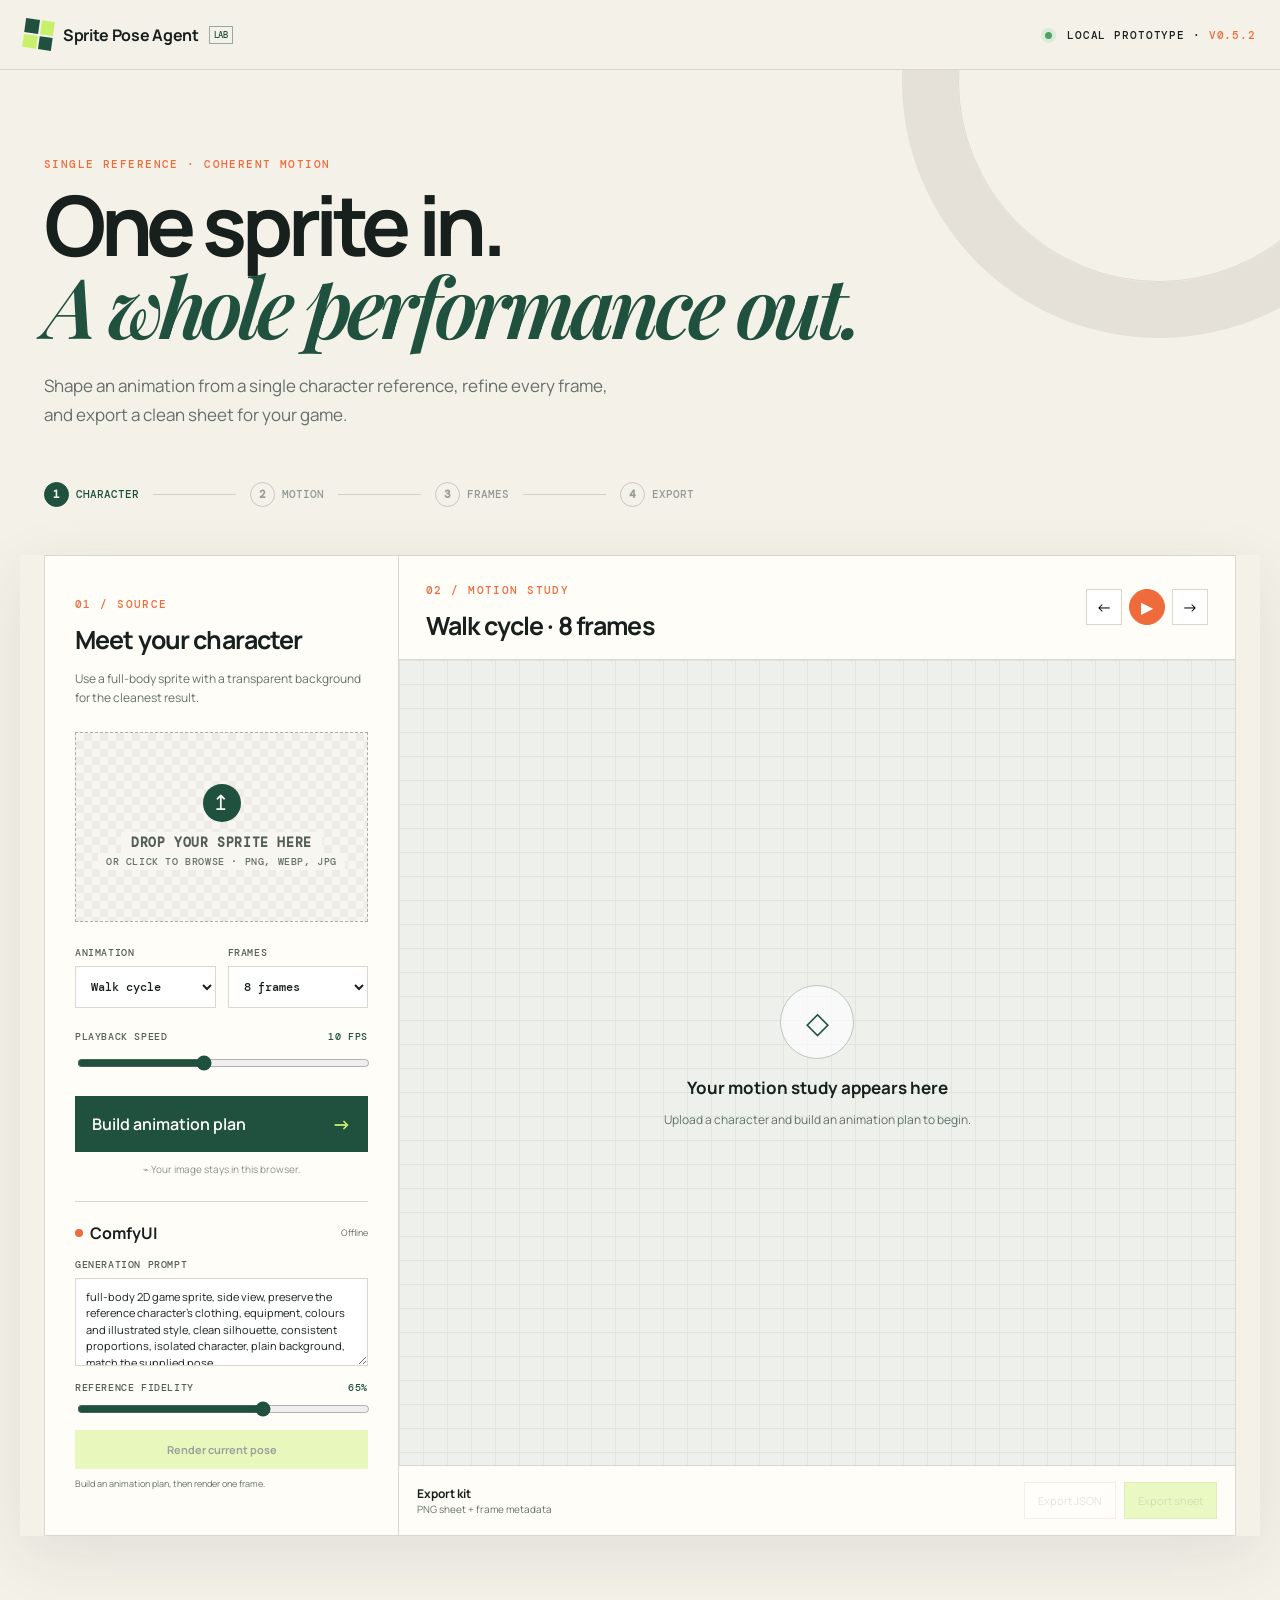
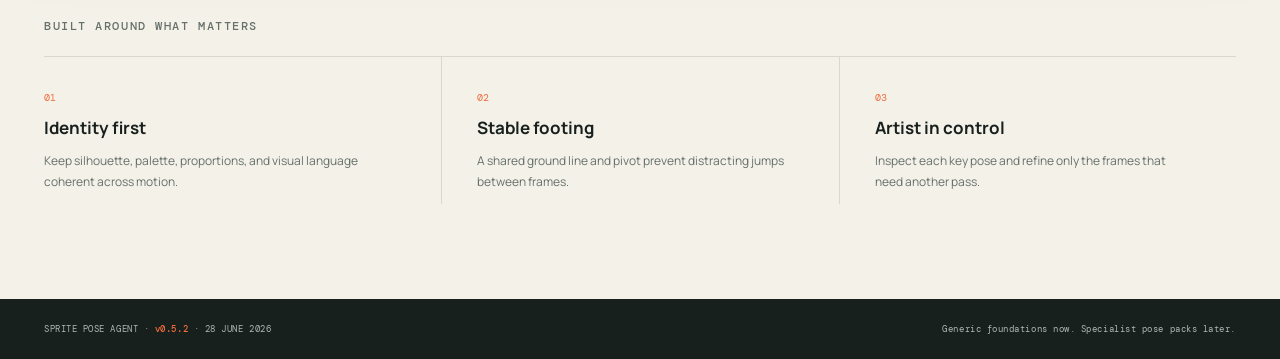
==== index.html @ 5e2ea0b5 "Tweaks to image processing" ====
<!doctype html>
<html lang="en">
<head>
  <meta charset="UTF-8">
  <meta name="viewport" content="width=device-width, initial-scale=1.0">
  <meta name="description" content="Turn one character reference into an animation-ready sprite sheet.">
  <title>Sprite Pose Agent</title>
  <link rel="stylesheet" href="styles.css?v=0.5.2">
</head>
<body>
  <header class="topbar">
    <a class="brand" href="#" aria-label="Sprite Pose Agent home">
      <span class="brand-mark" aria-hidden="true"><i></i><i></i><i></i><i></i></span>
      <span>Sprite Pose Agent</span>
      <small>LAB</small>
    </a>
    <div class="project-state"><span></span> Local prototype · <strong id="headerVersion">v0.5.2</strong></div>
  </header>

  <main>
    <section class="hero">
      <p class="eyebrow">Single reference · coherent motion</p>
      <h1>One sprite in.<br><em>A whole performance out.</em></h1>
      <p class="hero-copy">Shape an animation from a single character reference, refine every frame, and export a clean sheet for your game.</p>
      <div class="steps" aria-label="Workflow">
        <span class="active"><b>1</b> Character</span><i></i>
        <span><b>2</b> Motion</span><i></i>
        <span><b>3</b> Frames</span><i></i>
        <span><b>4</b> Export</span>
      </div>
    </section>

    <section class="workspace">
      <aside class="panel setup-panel">
        <div class="panel-heading">
          <p class="kicker">01 / Source</p>
          <h2>Meet your character</h2>
          <p>Use a full-body sprite with a transparent background for the cleanest result.</p>
        </div>

        <label class="drop-zone" id="dropZone" for="fileInput">
          <input id="fileInput" type="file" accept="image/png,image/webp,image/jpeg">
          <span class="upload-icon">↥</span>
          <strong>Drop your sprite here</strong>
          <small>or click to browse · PNG, WEBP, JPG</small>
          <img id="sourcePreview" alt="Uploaded character preview">
        </label>
        <button class="text-button hidden" id="removeImage" type="button">Remove image</button>

        <div class="field-row">
          <label>
            Animation
            <select id="animationSelect">
              <option value="walk">Walk cycle</option>
              <option value="idle">Idle</option>
              <option value="run">Run</option>
              <option value="jump">Jump</option>
              <option value="crouch">Crouch / duck</option>
              <option value="crawl">Crawl</option>
              <option value="hurt">Hurt / stagger</option>
              <option value="death">Death / fall</option>
              <option value="getup">Get up</option>
            </select>
          </label>
          <label>
            Frames
            <select id="frameCount">
              <option value="8">8 frames</option>
              <option value="6">6 frames</option>
            </select>
          </label>
        </div>

        <label class="range-field">
          <span>Playback speed <output id="fpsOutput">10 fps</output></span>
          <input id="fps" type="range" min="4" max="18" value="10">
        </label>

        <button class="primary-button" id="buildButton" type="button">
          <span>Build animation plan</span><b>→</b>
        </button>
        <p class="privacy-note">⌁ Your image stays in this browser.</p>

        <div class="comfy-panel">
          <div class="comfy-heading">
            <div><span id="comfyDot"></span><strong>ComfyUI</strong></div>
            <small id="comfyStatus">Checking local API…</small>
          </div>
          <label>
            Generation prompt
            <textarea id="generationPrompt" rows="4">full-body 2D game sprite, side view, preserve the reference character's clothing, equipment, colours and illustrated style, clean silhouette, consistent proportions, isolated character, plain background, match the supplied pose</textarea>
          </label>
          <label class="comfy-range">
            <span>Reference fidelity <output id="fidelityOutput">65%</output></span>
            <input id="referenceFidelity" type="range" min="20" max="90" value="65">
          </label>
          <button id="generateFrame" type="button" disabled>Render current pose</button>
          <p id="generationStatus">Build an animation plan, then render one frame.</p>
        </div>
      </aside>

      <section class="stage-panel">
        <div class="stage-header">
          <div>
            <p class="kicker">02 / Motion study</p>
            <h2 id="stageTitle">Walk cycle · 8 frames</h2>
          </div>
          <div class="playback">
            <button id="previousFrame" type="button" aria-label="Previous frame">←</button>
            <button class="play-button" id="playButton" type="button" aria-label="Play animation">▶</button>
            <button id="nextFrame" type="button" aria-label="Next frame">→</button>
          </div>
        </div>

        <div class="canvas-wrap">
          <div class="empty-state" id="emptyState">
            <span class="empty-figure" aria-hidden="true">◇</span>
            <h3>Your motion study appears here</h3>
            <p>Upload a character and build an animation plan to begin.</p>
          </div>
          <div class="animation-stage hidden" id="animationStage">
            <div class="ground-line"></div>
            <img id="animatedSprite" alt="Current animation frame">
            <img class="generated-frame hidden" id="generatedFrame" alt="AI-generated frame">
            <canvas id="poseCanvas" width="320" height="320"></canvas>
            <span class="frame-label" id="frameLabel">Frame 1 · Contact</span>
          </div>
        </div>

        <div class="mapping-tools hidden" id="mappingTools">
          <div>
            <strong>Pose mapping</strong>
            <span>Drag any joint to fit the reference image.</span>
          </div>
          <label class="reference-opacity">
            Reference
            <input id="referenceOpacity" type="range" min="0" max="100" value="28">
          </label>
          <button class="propagate-button" id="propagateForward" type="button" title="Apply this frame's joint fitting offsets to every following frame">Apply fit forward →</button>
          <button id="toggleKeyframe" type="button">Mark keyframe</button>
          <button id="createInbetweens" type="button" disabled>Create in-betweens</button>
          <button id="resetFrame" type="button">Reset frame</button>
          <button id="resetAll" type="button">Reset all</button>
        </div>

        <div class="timeline hidden" id="timeline"></div>

        <div class="export-bar">
          <div>
            <strong>Export kit</strong>
            <span>PNG sheet + frame metadata</span>
          </div>
          <button id="exportJson" type="button" disabled>Export JSON</button>
          <button class="accent-button" id="exportSheet" type="button" disabled>Export sheet</button>
        </div>
      </section>
    </section>

    <section class="principles">
      <p class="kicker">Built around what matters</p>
      <div>
        <article><span>01</span><h3>Identity first</h3><p>Keep silhouette, palette, proportions, and visual language coherent across motion.</p></article>
        <article><span>02</span><h3>Stable footing</h3><p>A shared ground line and pivot prevent distracting jumps between frames.</p></article>
        <article><span>03</span><h3>Artist in control</h3><p>Inspect each key pose and refine only the frames that need another pass.</p></article>
      </div>
    </section>
  </main>

  <footer>
    <span>SPRITE POSE AGENT · <strong id="footerVersion">v0.5.2</strong> · <span id="buildDate">28 JUN 2026</span></span>
    <span>Generic foundations now. Specialist pose packs later.</span>
  </footer>
  <script type="module" src="app.js?v=0.5.2"></script>
</body>
</html>
---- styles.css ----
@import url('https://fonts.googleapis.com/css2?family=DM+Mono:wght@400;500&family=Manrope:wght@400;500;600;700&family=Playfair+Display:ital,wght@1,600&display=swap');

:root {
  --ink: #18201d;
  --muted: #65706a;
  --paper: #f4f1e9;
  --card: #fffdf8;
  --line: #d9d7ce;
  --green: #1f513e;
  --lime: #c9f06a;
  --orange: #ef6b3b;
  --shadow: 0 18px 60px rgba(29, 42, 34, .09);
}

* { box-sizing: border-box; }
body { margin: 0; color: var(--ink); background: var(--paper); font-family: Manrope, sans-serif; }
button, select, input { font: inherit; }
button { cursor: pointer; }
.hidden { display: none !important; }
.topbar { height: 70px; padding: 0 max(24px, calc((100vw - 1240px)/2)); display: flex; align-items: center; justify-content: space-between; border-bottom: 1px solid var(--line); background: rgba(244,241,233,.9); }
.brand { color: var(--ink); text-decoration: none; font-weight: 700; display: flex; gap: 10px; align-items: center; letter-spacing: -.02em; }
.brand small { font: 500 9px DM Mono; color: var(--green); border: 1px solid #96aa9e; padding: 2px 4px; }
.brand-mark { width: 29px; height: 29px; display: grid; grid-template-columns: repeat(2, 1fr); gap: 2px; transform: rotate(8deg); }
.brand-mark i { background: var(--green); }
.brand-mark i:nth-child(2), .brand-mark i:nth-child(3) { background: var(--lime); }
.project-state { font: 500 11px DM Mono; text-transform: uppercase; letter-spacing: .08em; }
.project-state strong, footer strong { color: var(--orange); font-weight: 500; }
.project-state span { display: inline-block; width: 7px; height: 7px; margin-right: 7px; border-radius: 50%; background: #4f9f66; box-shadow: 0 0 0 4px #dcebd8; }
main { overflow: hidden; }
.hero { max-width: 1240px; margin: 0 auto; padding: 76px 24px 48px; position: relative; }
.hero::after { content: ""; position: absolute; width: 400px; height: 400px; border: 1px solid #dedbd1; border-radius: 50%; right: -100px; top: -190px; box-shadow: 0 0 0 55px transparent, 0 0 0 56px #e5e1d8; pointer-events: none; }
.eyebrow, .kicker { color: var(--orange); font: 500 11px DM Mono; letter-spacing: .13em; text-transform: uppercase; }
h1 { font-size: clamp(46px, 6.5vw, 85px); line-height: .96; letter-spacing: -.065em; margin: 14px 0 24px; max-width: 890px; }
h1 em { font-family: "Playfair Display", serif; font-weight: 600; color: var(--green); }
.hero-copy { color: var(--muted); font-size: 17px; line-height: 1.7; max-width: 590px; }
.steps { margin-top: 52px; display: flex; align-items: center; max-width: 650px; color: #929a95; font: 500 11px DM Mono; text-transform: uppercase; }
.steps span { display: flex; align-items: center; gap: 7px; white-space: nowrap; }
.steps b { display: grid; place-items: center; width: 25px; height: 25px; border: 1px solid #c6c7c0; border-radius: 50%; }
.steps .active { color: var(--green); }
.steps .active b { color: var(--paper); background: var(--green); border-color: var(--green); }
.steps i { height: 1px; background: #d2d1ca; flex: 1; margin: 0 14px; }
.workspace { max-width: 1240px; margin: 0 auto 80px; padding: 0 24px; display: grid; grid-template-columns: 355px 1fr; box-shadow: var(--shadow); }
.panel, .stage-panel { background: var(--card); border: 1px solid var(--line); }
.setup-panel { padding: 30px; }
.panel-heading h2, .stage-header h2 { font-size: 25px; letter-spacing: -.035em; margin: 6px 0 8px; }
.panel-heading > p:last-child { color: var(--muted); font-size: 12px; line-height: 1.6; }
.drop-zone { margin-top: 25px; height: 190px; position: relative; border: 1px dashed #a8b0aa; background-color: #f7f6f1; background-image: linear-gradient(45deg,#edece6 25%,transparent 25%),linear-gradient(-45deg,#edece6 25%,transparent 25%),linear-gradient(45deg,transparent 75%,#edece6 75%),linear-gradient(-45deg,transparent 75%,#edece6 75%); background-size: 16px 16px; background-position: 0 0,0 8px,8px -8px,-8px 0; display: flex; flex-direction: column; align-items: center; justify-content: center; text-align: center; cursor: pointer; overflow: hidden; }
.drop-zone.dragging { border-color: var(--orange); }
.drop-zone input { display: none; }
.drop-zone strong, .drop-zone small, .upload-icon { position: relative; z-index: 1; }
.drop-zone strong { font-size: 13px; background: #f7f6f1; padding: 2px 10px; }
.drop-zone small { color: var(--muted); font-size: 10px; background: #f7f6f1; padding: 2px 8px; }
.upload-icon { display: grid; place-items: center; width: 38px; height: 38px; margin-bottom: 10px; background: var(--green); color: white; border-radius: 50%; font-size: 21px; }
#sourcePreview { display: none; position: absolute; inset: 8px; width: calc(100% - 16px); height: calc(100% - 16px); object-fit: contain; z-index: 2; background: rgba(247,246,241,.92); image-rendering: pixelated; }
.drop-zone.has-image #sourcePreview { display: block; }
.text-button { padding: 7px 0 0; color: var(--orange); border: 0; background: none; font-size: 11px; }
.field-row { display: grid; grid-template-columns: 1fr 1fr; gap: 12px; margin-top: 24px; }
label { color: #545e58; font: 500 10px DM Mono; letter-spacing: .06em; text-transform: uppercase; }
select { width: 100%; margin-top: 7px; padding: 11px; color: var(--ink); border: 1px solid var(--line); background: white; font-size: 12px; text-transform: none; }
.range-field { display: block; margin: 22px 0; }
.range-field span { display: flex; justify-content: space-between; }
.range-field output { color: var(--green); }
input[type=range] { width: 100%; accent-color: var(--green); margin-top: 12px; }
.primary-button { width: 100%; border: 0; background: var(--green); color: white; padding: 15px 17px; display: flex; justify-content: space-between; align-items: center; font-weight: 600; }
.primary-button:hover { background: #153e2f; }
.primary-button b { color: var(--lime); font-size: 19px; }
.privacy-note { text-align: center; color: #89918c; font-size: 10px; }
.comfy-panel { margin-top: 25px; padding-top: 20px; border-top: 1px solid var(--line); }
.comfy-heading { display: flex; align-items: center; justify-content: space-between; margin-bottom: 14px; }
.comfy-heading > div { display: flex; align-items: center; gap: 7px; }
.comfy-heading small { color: var(--muted); font-size: 9px; }
#comfyDot { width: 8px; height: 8px; border-radius: 50%; background: #a3aaa6; }
#comfyDot.online { background: #4f9f66; box-shadow: 0 0 0 3px #dcebd8; }
#comfyDot.error { background: var(--orange); }
.comfy-panel label { display: block; }
.comfy-panel textarea { width: 100%; margin-top: 7px; padding: 10px; resize: vertical; color: var(--ink); border: 1px solid var(--line); background: white; font: 11px/1.5 Manrope, sans-serif; text-transform: none; }
.comfy-panel button { width: 100%; margin-top: 10px; padding: 12px; border: 0; color: var(--ink); background: var(--lime); font-weight: 700; font-size: 11px; }
.comfy-panel button:disabled { cursor: not-allowed; opacity: .42; }
.comfy-range { display: block; margin-top: 12px; }
.comfy-range span { display: flex; justify-content: space-between; }
.comfy-range output { color: var(--green); }
.comfy-range input { width: 100%; margin-top: 7px; accent-color: var(--green); }
#generationStatus { min-height: 28px; margin: 8px 0 0; color: var(--muted); font-size: 9px; line-height: 1.45; }
.stage-panel { border-left: 0; display: flex; flex-direction: column; min-width: 0; }
.stage-header { height: 104px; padding: 22px 27px; display: flex; align-items: center; justify-content: space-between; border-bottom: 1px solid var(--line); }
.stage-header h2 { margin-bottom: 0; }
.playback { display: flex; gap: 7px; }
.playback button { width: 36px; height: 36px; border: 1px solid var(--line); background: white; }
.playback .play-button { background: var(--orange); border-color: var(--orange); color: white; border-radius: 50%; }
.canvas-wrap { min-height: 425px; flex: 1; display: grid; place-items: center; position: relative; background-color: #edf0eb; background-image: linear-gradient(#e1e5df 1px,transparent 1px),linear-gradient(90deg,#e1e5df 1px,transparent 1px); background-size: 24px 24px; overflow: hidden; }
.empty-state { text-align: center; color: var(--muted); }
.empty-state h3 { color: var(--ink); font-size: 17px; margin-bottom: 4px; }
.empty-state p { font-size: 12px; }
.empty-figure { display: grid; place-items: center; width: 74px; height: 74px; margin: 0 auto 15px; border: 1px solid #bdc6bf; border-radius: 50%; font-size: 30px; color: var(--green); background: rgba(255,255,255,.65); }
.animation-stage { width: 320px; height: 350px; position: relative; }
.animation-stage img, #poseCanvas { position: absolute; left: 0; top: 0; width: 320px; height: 320px; object-fit: contain; image-rendering: pixelated; }
.animation-stage img { opacity: .28; filter: saturate(.5); pointer-events: none; }
.animation-stage .generated-frame { z-index: 4; opacity: 1; filter: none; background: white; }
#poseCanvas { z-index: 2; cursor: grab; touch-action: none; }
#poseCanvas.dragging { cursor: grabbing; }
.ground-line { position: absolute; z-index: 3; left: -90px; right: -90px; top: 286px; border-top: 1px dashed var(--orange); }
.frame-label { position: absolute; bottom: 0; left: 50%; transform: translateX(-50%); white-space: nowrap; background: var(--ink); color: white; padding: 6px 10px; font: 10px DM Mono; }
.timeline { display: grid; grid-template-columns: repeat(8, minmax(55px, 1fr)); gap: 6px; padding: 14px; border-top: 1px solid var(--line); overflow-x: auto; }
.frame-card { min-width: 55px; border: 1px solid var(--line); background: #f5f4ef; padding: 4px; aspect-ratio: 1; position: relative; }
.frame-card.active { border: 2px solid var(--orange); padding: 3px; }
.frame-card canvas { width: 100%; height: 100%; }
.frame-card span { position: absolute; left: 4px; top: 3px; font: 8px DM Mono; }
.frame-card .key-badge { left: auto; right: 4px; color: white; background: var(--orange); padding: 2px 4px; border-radius: 8px; }
.mapping-tools { min-height: 62px; padding: 10px 14px; display: flex; align-items: center; gap: 9px; border-top: 1px solid var(--line); background: #f9f8f3; }
.mapping-tools > div { margin-right: auto; display: flex; flex-direction: column; }
.mapping-tools strong { font-size: 11px; }
.mapping-tools span { color: var(--muted); font-size: 10px; }
.mapping-tools button { padding: 8px 10px; border: 1px solid var(--line); background: white; font-size: 10px; }
.mapping-tools .propagate-button { color: white; border-color: var(--green); background: var(--green); }
.mapping-tools #toggleKeyframe.marked { color: white; border-color: var(--orange); background: var(--orange); }
.mapping-tools .propagate-button:disabled { cursor: not-allowed; opacity: .4; }
.reference-opacity { width: 120px; font-size: 8px; }
.reference-opacity input { margin: 5px 0 0; }
.export-bar { min-height: 70px; display: flex; align-items: center; gap: 8px; padding: 13px 18px; border-top: 1px solid var(--line); }
.export-bar > div { margin-right: auto; display: flex; flex-direction: column; }
.export-bar strong { font-size: 12px; }
.export-bar span { color: var(--muted); font-size: 10px; }
.export-bar button { border: 1px solid var(--line); background: white; padding: 10px 13px; font-size: 11px; }
.export-bar button:disabled { opacity: .38; cursor: not-allowed; }
.export-bar .accent-button { background: var(--lime); border-color: #acd251; }
.principles { max-width: 1240px; padding: 0 24px 95px; margin: auto; }
.principles > div { display: grid; grid-template-columns: repeat(3, 1fr); border-top: 1px solid var(--line); margin-top: 20px; }
.principles article { padding: 27px 45px 0 0; }
.principles article + article { border-left: 1px solid var(--line); padding-left: 35px; }
.principles article span { color: var(--orange); font: 10px DM Mono; }
.principles h3 { font-size: 17px; margin: 10px 0 7px; }
.principles p { color: var(--muted); font-size: 12px; line-height: 1.7; }
footer { display: flex; justify-content: space-between; padding: 24px max(24px, calc((100vw - 1192px)/2)); background: var(--ink); color: #aeb8b2; font: 9px DM Mono; letter-spacing: .06em; }

@media (max-width: 820px) {
  .workspace { grid-template-columns: 1fr; }
  .stage-panel { border-left: 1px solid var(--line); border-top: 0; }
  .hero { padding-top: 48px; }
  .steps { overflow: hidden; }
  .steps i { min-width: 12px; }
  .principles > div { grid-template-columns: 1fr; }
  .principles article + article { border-left: 0; padding-left: 0; }
}
@media (max-width: 520px) {
  .project-state { display: none; }
  .workspace { padding: 0; }
  .setup-panel { padding: 24px; }
  .stage-header { padding: 16px; }
  .stage-header .kicker { display: none; }
  .stage-header h2 { font-size: 18px; }
  .canvas-wrap { min-height: 360px; }
  .export-bar > div { display: none; }
  .export-bar { justify-content: flex-end; }
  .mapping-tools { flex-wrap: wrap; }
  .mapping-tools > div { width: 100%; }
  footer { flex-direction: column; gap: 10px; }
}
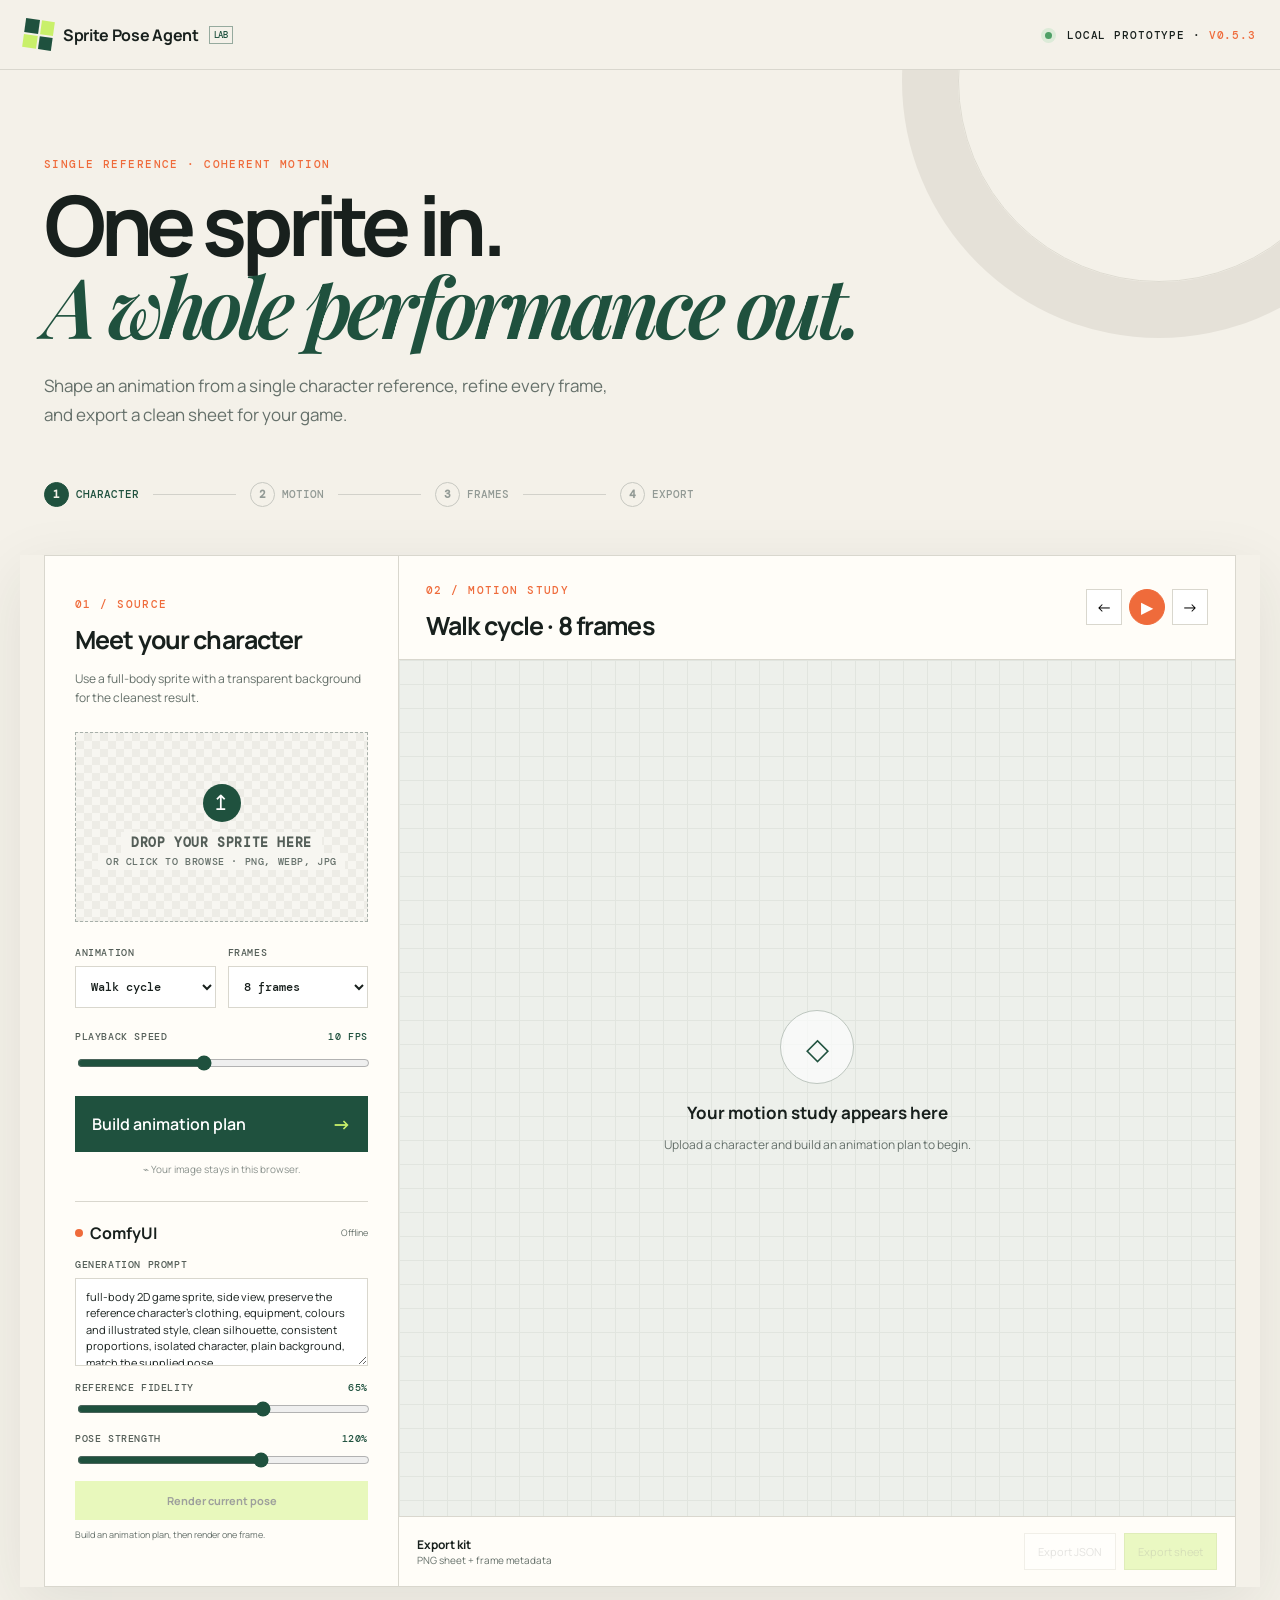
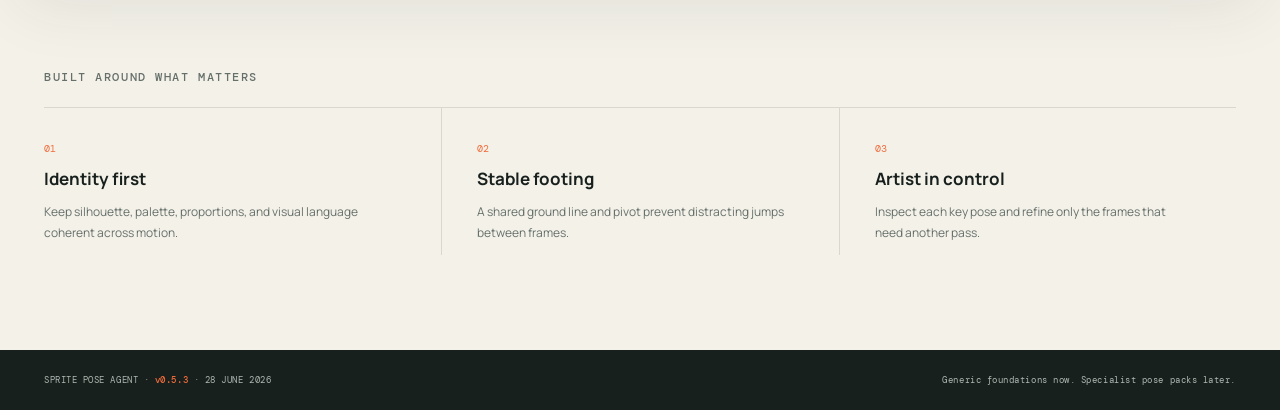
==== commit 5c547a69: "Updated posing API" ====
--- a/index.html
+++ b/index.html
@@ -5,7 +5,7 @@
   <meta name="viewport" content="width=device-width, initial-scale=1.0">
   <meta name="description" content="Turn one character reference into an animation-ready sprite sheet.">
   <title>Sprite Pose Agent</title>
-  <link rel="stylesheet" href="styles.css?v=0.5.2">
+  <link rel="stylesheet" href="styles.css?v=0.5.3">
 </head>
 <body>
   <header class="topbar">
@@ -14,7 +14,7 @@
       <span>Sprite Pose Agent</span>
       <small>LAB</small>
     </a>
-    <div class="project-state"><span></span> Local prototype · <strong id="headerVersion">v0.5.2</strong></div>
+    <div class="project-state"><span></span> Local prototype · <strong id="headerVersion">v0.5.3</strong></div>
   </header>
 
   <main>
@@ -94,6 +94,10 @@
             <span>Reference fidelity <output id="fidelityOutput">65%</output></span>
             <input id="referenceFidelity" type="range" min="20" max="90" value="65">
           </label>
+          <label class="comfy-range">
+            <span>Pose strength <output id="poseStrengthOutput">120%</output></span>
+            <input id="poseStrength" type="range" min="50" max="160" value="120">
+          </label>
           <button id="generateFrame" type="button" disabled>Render current pose</button>
           <p id="generationStatus">Build an animation plan, then render one frame.</p>
         </div>
@@ -167,9 +171,9 @@
   </main>
 
   <footer>
-    <span>SPRITE POSE AGENT · <strong id="footerVersion">v0.5.2</strong> · <span id="buildDate">28 JUN 2026</span></span>
+    <span>SPRITE POSE AGENT · <strong id="footerVersion">v0.5.3</strong> · <span id="buildDate">28 JUN 2026</span></span>
     <span>Generic foundations now. Specialist pose packs later.</span>
   </footer>
-  <script type="module" src="app.js?v=0.5.2"></script>
+  <script type="module" src="app.js?v=0.5.3"></script>
 </body>
 </html>
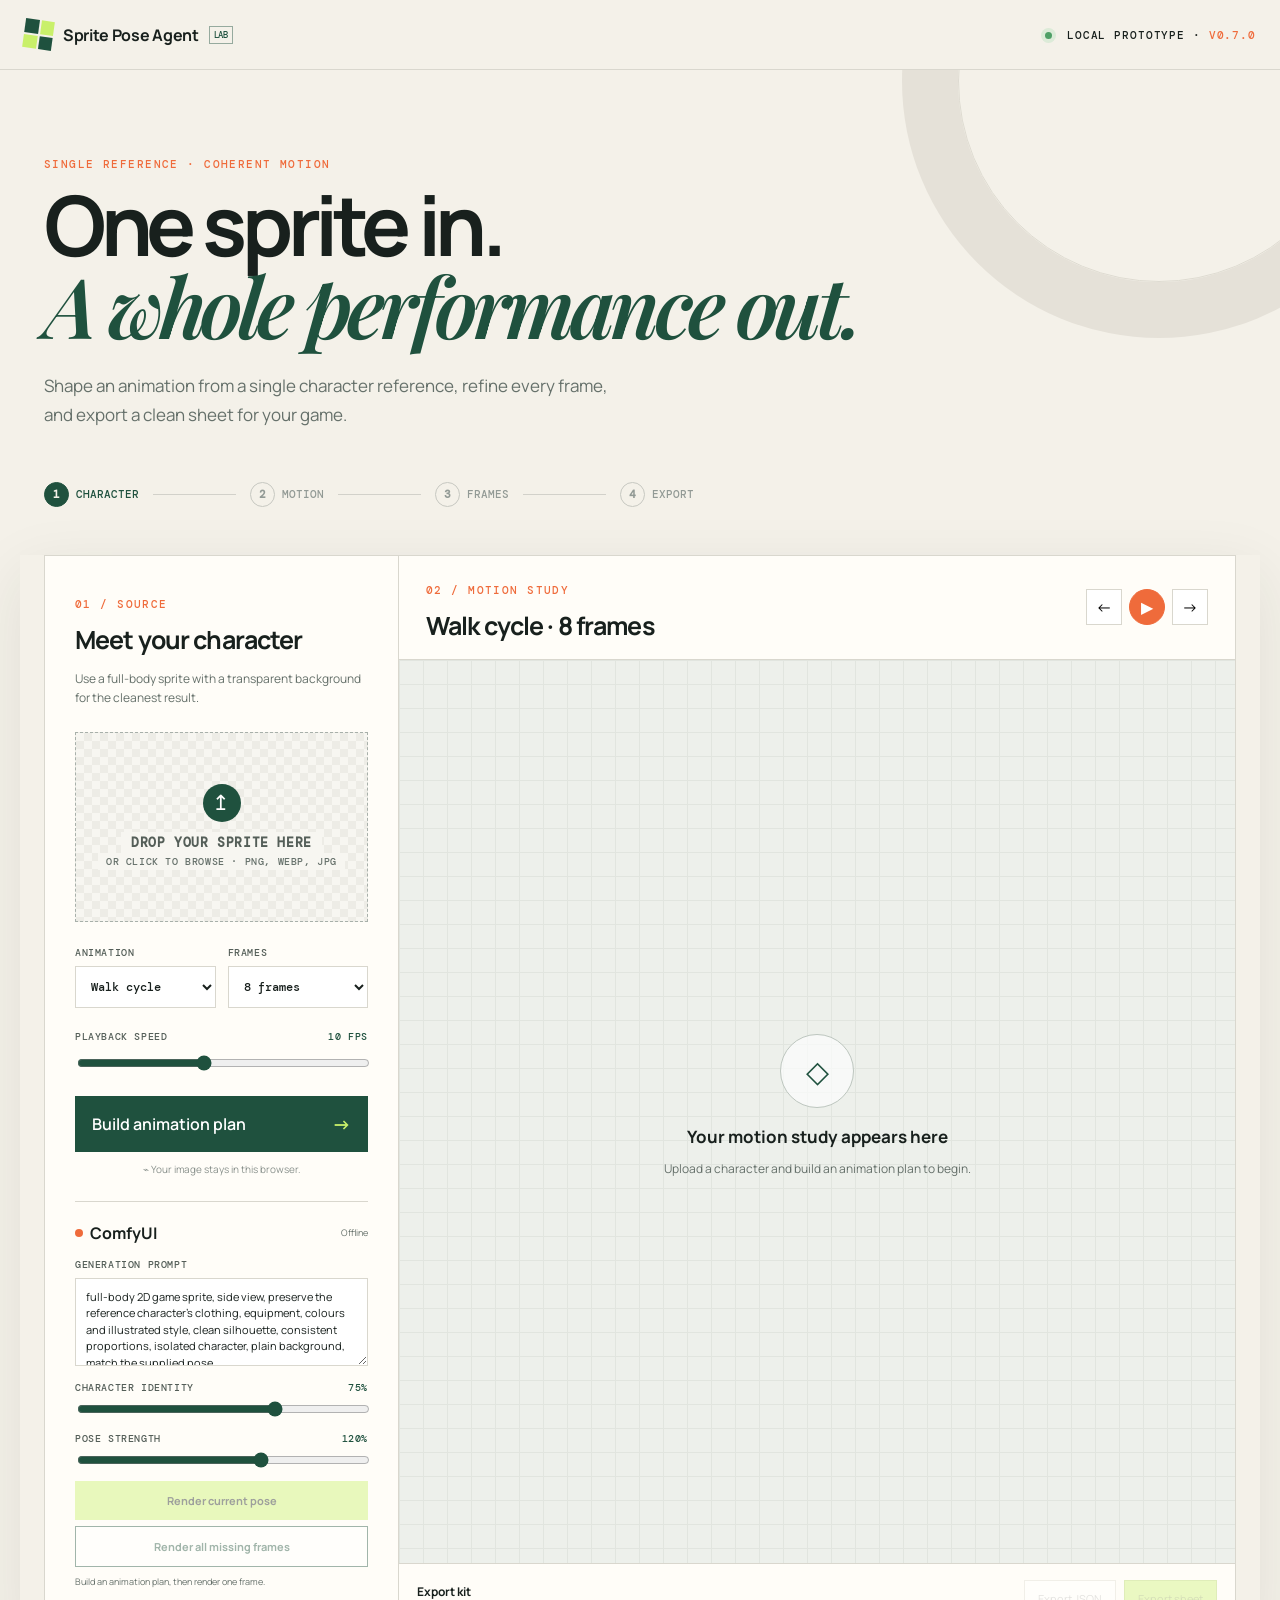
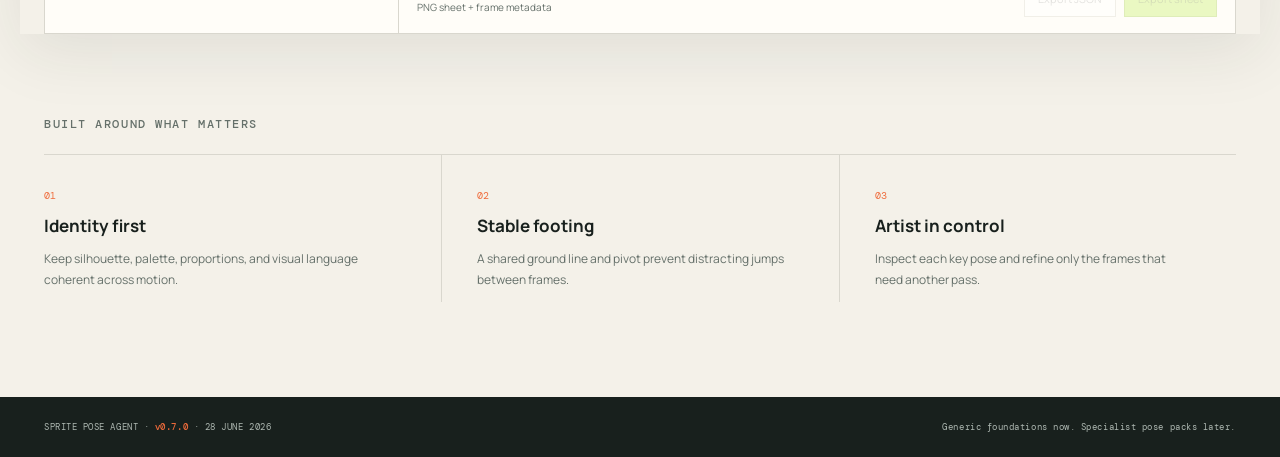
==== commit 874772ef: "Updated IP Adapter" ====
--- a/index.html
+++ b/index.html
@@ -5,7 +5,7 @@
   <meta name="viewport" content="width=device-width, initial-scale=1.0">
   <meta name="description" content="Turn one character reference into an animation-ready sprite sheet.">
   <title>Sprite Pose Agent</title>
-  <link rel="stylesheet" href="styles.css?v=0.5.3">
+  <link rel="stylesheet" href="styles.css?v=0.7.0">
 </head>
 <body>
   <header class="topbar">
@@ -14,7 +14,7 @@
       <span>Sprite Pose Agent</span>
       <small>LAB</small>
     </a>
-    <div class="project-state"><span></span> Local prototype · <strong id="headerVersion">v0.5.3</strong></div>
+    <div class="project-state"><span></span> Local prototype · <strong id="headerVersion">v0.7.0</strong></div>
   </header>
 
   <main>
@@ -91,14 +91,15 @@
             <textarea id="generationPrompt" rows="4">full-body 2D game sprite, side view, preserve the reference character's clothing, equipment, colours and illustrated style, clean silhouette, consistent proportions, isolated character, plain background, match the supplied pose</textarea>
           </label>
           <label class="comfy-range">
-            <span>Reference fidelity <output id="fidelityOutput">65%</output></span>
-            <input id="referenceFidelity" type="range" min="20" max="90" value="65">
+            <span>Character identity <output id="fidelityOutput">75%</output></span>
+            <input id="referenceFidelity" type="range" min="20" max="100" value="75">
           </label>
           <label class="comfy-range">
             <span>Pose strength <output id="poseStrengthOutput">120%</output></span>
             <input id="poseStrength" type="range" min="50" max="160" value="120">
           </label>
           <button id="generateFrame" type="button" disabled>Render current pose</button>
+          <button class="secondary-comfy-button" id="generateAll" type="button" disabled>Render all missing frames</button>
           <p id="generationStatus">Build an animation plan, then render one frame.</p>
         </div>
       </aside>
@@ -171,9 +172,9 @@
   </main>
 
   <footer>
-    <span>SPRITE POSE AGENT · <strong id="footerVersion">v0.5.3</strong> · <span id="buildDate">28 JUN 2026</span></span>
+    <span>SPRITE POSE AGENT · <strong id="footerVersion">v0.7.0</strong> · <span id="buildDate">28 JUN 2026</span></span>
     <span>Generic foundations now. Specialist pose packs later.</span>
   </footer>
-  <script type="module" src="app.js?v=0.5.3"></script>
+  <script type="module" src="app.js?v=0.7.0"></script>
 </body>
 </html>
--- a/styles.css
+++ b/styles.css
@@ -76,6 +76,7 @@
 .comfy-panel textarea { width: 100%; margin-top: 7px; padding: 10px; resize: vertical; color: var(--ink); border: 1px solid var(--line); background: white; font: 11px/1.5 Manrope, sans-serif; text-transform: none; }
 .comfy-panel button { width: 100%; margin-top: 10px; padding: 12px; border: 0; color: var(--ink); background: var(--lime); font-weight: 700; font-size: 11px; }
 .comfy-panel button:disabled { cursor: not-allowed; opacity: .42; }
+.comfy-panel .secondary-comfy-button { margin-top: 6px; border: 1px solid var(--green); color: var(--green); background: white; }
 .comfy-range { display: block; margin-top: 12px; }
 .comfy-range span { display: flex; justify-content: space-between; }
 .comfy-range output { color: var(--green); }
@@ -104,6 +105,7 @@
 .frame-card { min-width: 55px; border: 1px solid var(--line); background: #f5f4ef; padding: 4px; aspect-ratio: 1; position: relative; }
 .frame-card.active { border: 2px solid var(--orange); padding: 3px; }
 .frame-card canvas { width: 100%; height: 100%; }
+.frame-card .frame-render { position: absolute; inset: 4px; width: calc(100% - 8px); height: calc(100% - 8px); object-fit: contain; background: white; image-rendering: pixelated; }
 .frame-card span { position: absolute; left: 4px; top: 3px; font: 8px DM Mono; }
 .frame-card .key-badge { left: auto; right: 4px; color: white; background: var(--orange); padding: 2px 4px; border-radius: 8px; }
 .mapping-tools { min-height: 62px; padding: 10px 14px; display: flex; align-items: center; gap: 9px; border-top: 1px solid var(--line); background: #f9f8f3; }
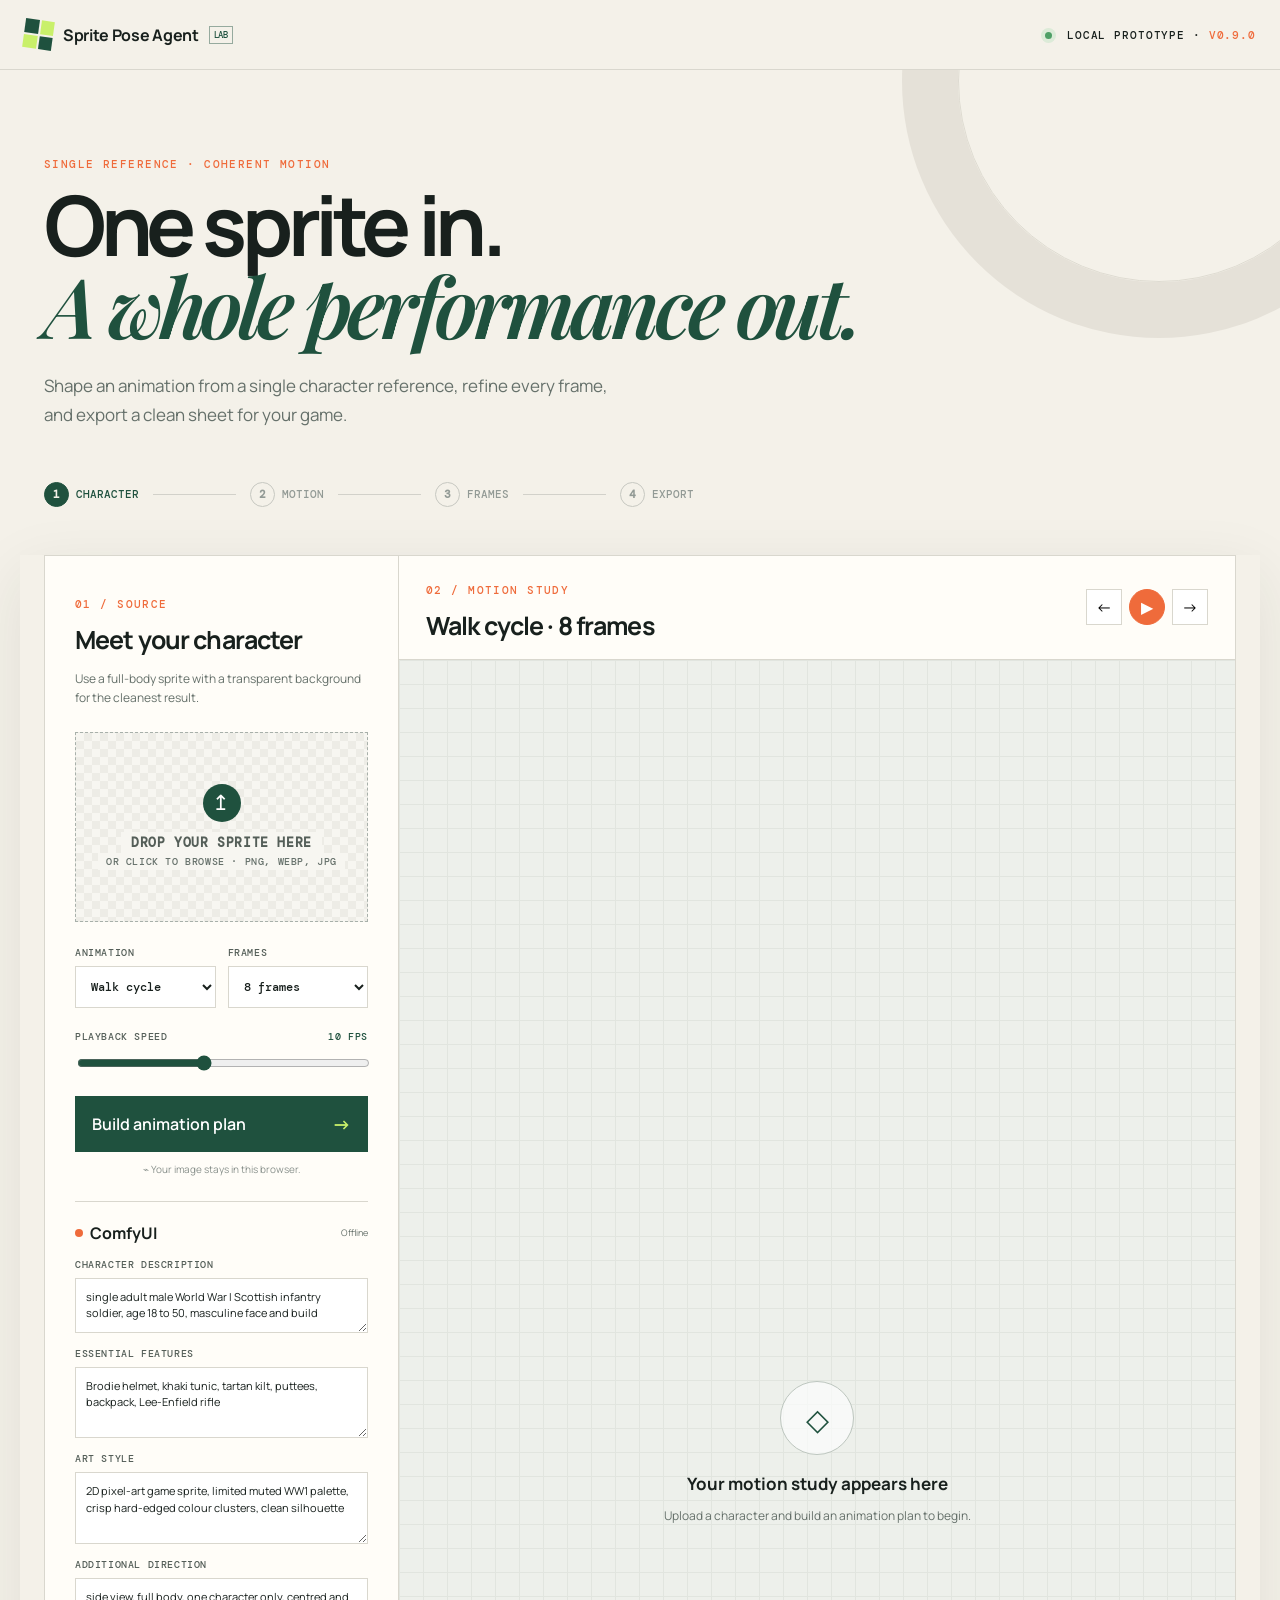
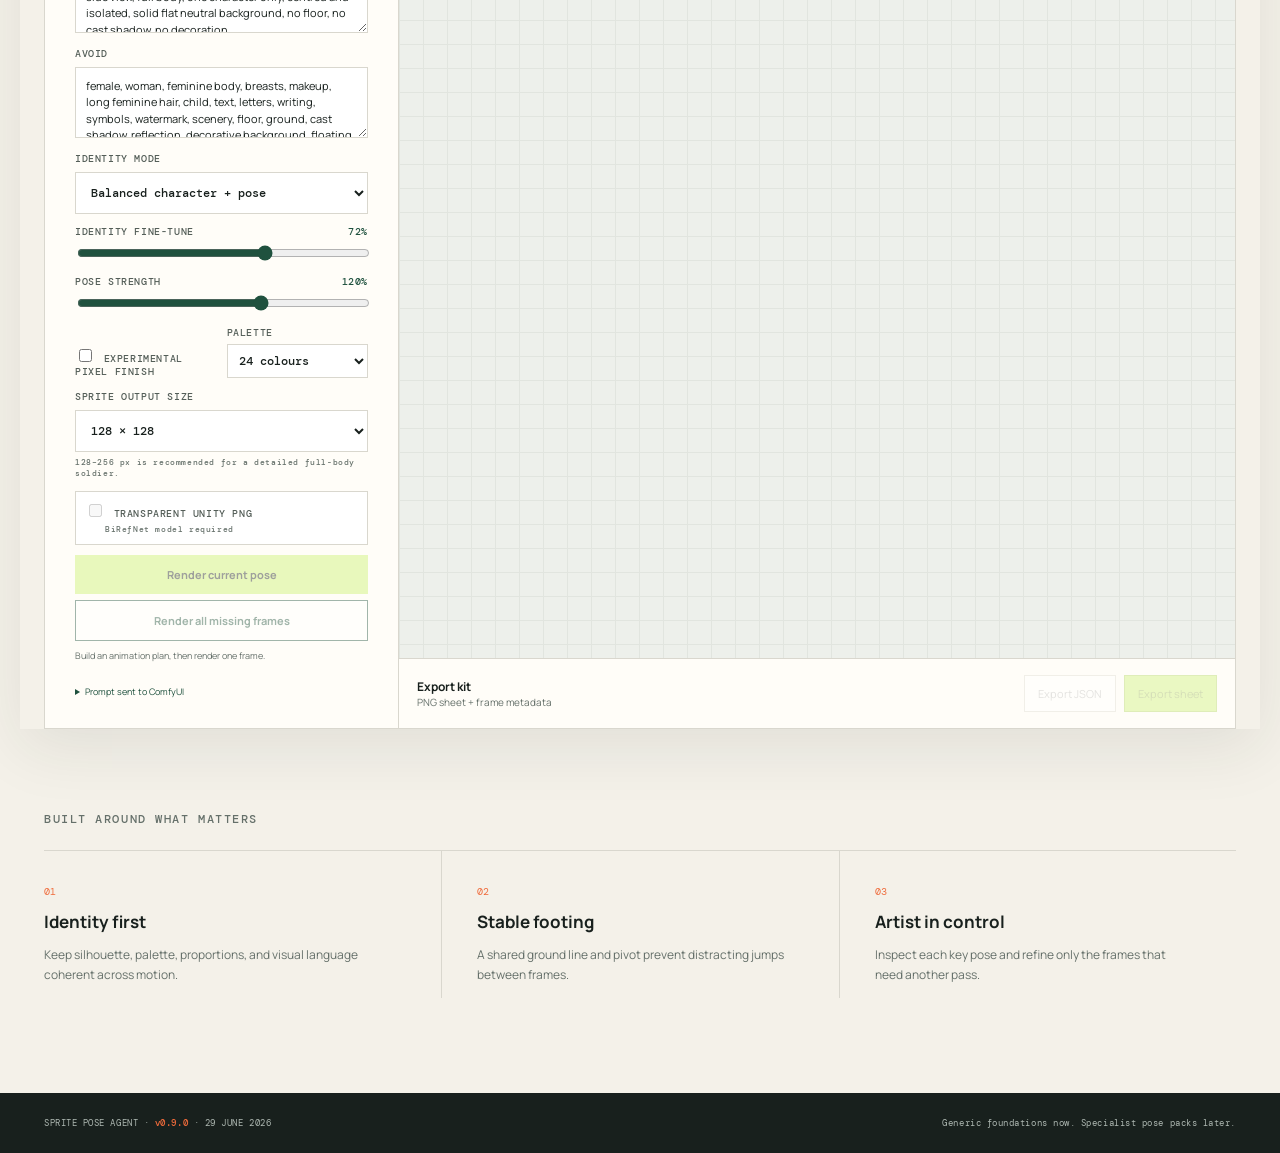
==== commit f8527f88: "Updates" ====
--- a/index.html
+++ b/index.html
@@ -5,7 +5,7 @@
   <meta name="viewport" content="width=device-width, initial-scale=1.0">
   <meta name="description" content="Turn one character reference into an animation-ready sprite sheet.">
   <title>Sprite Pose Agent</title>
-  <link rel="stylesheet" href="styles.css?v=0.7.0">
+  <link rel="stylesheet" href="styles.css?v=0.9.0">
 </head>
 <body>
   <header class="topbar">
@@ -14,7 +14,7 @@
       <span>Sprite Pose Agent</span>
       <small>LAB</small>
     </a>
-    <div class="project-state"><span></span> Local prototype · <strong id="headerVersion">v0.7.0</strong></div>
+    <div class="project-state"><span></span> Local prototype · <strong id="headerVersion">v0.9.0</strong></div>
   </header>
 
   <main>
@@ -87,20 +87,75 @@
             <small id="comfyStatus">Checking local API…</small>
           </div>
           <label>
-            Generation prompt
-            <textarea id="generationPrompt" rows="4">full-body 2D game sprite, side view, preserve the reference character's clothing, equipment, colours and illustrated style, clean silhouette, consistent proportions, isolated character, plain background, match the supplied pose</textarea>
+            Character description
+            <textarea id="characterDescription" rows="2">single adult male World War I Scottish infantry soldier, age 18 to 50, masculine face and build</textarea>
+          </label>
+          <label>
+            Essential features
+            <textarea id="essentialFeatures" rows="3">Brodie helmet, khaki tunic, tartan kilt, puttees, backpack, Lee-Enfield rifle</textarea>
+          </label>
+          <label>
+            Art style
+            <textarea id="artStyle" rows="3">2D pixel-art game sprite, limited muted WW1 palette, crisp hard-edged colour clusters, clean silhouette</textarea>
+          </label>
+          <label>
+            Additional direction
+            <textarea id="generationPrompt" rows="2">side view, full body, one character only, centred and isolated, solid flat neutral background, no floor, no cast shadow, no decoration</textarea>
+          </label>
+          <label>
+            Avoid
+            <textarea id="negativePrompt" rows="3">female, woman, feminine body, breasts, makeup, long feminine hair, child, text, letters, writing, symbols, watermark, scenery, floor, ground, cast shadow, reflection, decorative background, floating objects, duplicate character, duplicate weapon, cropped body, extra limbs, malformed hands, modern military equipment</textarea>
+          </label>
+          <label class="identity-preset">
+            Identity mode
+            <select id="identityMode">
+              <option value="balanced">Balanced character + pose</option>
+              <option value="strong">Strong character</option>
+              <option value="style">Strong illustrated style</option>
+              <option value="flexible">Flexible exploration</option>
+            </select>
           </label>
           <label class="comfy-range">
-            <span>Character identity <output id="fidelityOutput">75%</output></span>
-            <input id="referenceFidelity" type="range" min="20" max="100" value="75">
+            <span>Identity fine-tune <output id="fidelityOutput">72%</output></span>
+            <input id="referenceFidelity" type="range" min="20" max="100" value="72">
           </label>
           <label class="comfy-range">
             <span>Pose strength <output id="poseStrengthOutput">120%</output></span>
             <input id="poseStrength" type="range" min="50" max="160" value="120">
           </label>
+          <div class="pixel-options">
+            <label><input id="pixelFinish" type="checkbox"> Experimental pixel finish</label>
+            <label>Palette
+              <select id="pixelPalette">
+                <option value="16">16 colours</option>
+                <option value="24" selected>24 colours</option>
+                <option value="32">32 colours</option>
+              </select>
+            </label>
+          </div>
+          <label class="output-size">
+            Sprite output size
+            <select id="outputSize">
+              <option value="16">16 × 16</option>
+              <option value="32">32 × 32</option>
+              <option value="64">64 × 64</option>
+              <option value="128" selected>128 × 128</option>
+              <option value="256">256 × 256</option>
+            </select>
+            <small>128–256 px is recommended for a detailed full-body soldier.</small>
+          </label>
+          <label class="transparent-option">
+            <input id="transparentOutput" type="checkbox" disabled>
+            Transparent Unity PNG
+            <small id="transparentStatus">BiRefNet model required</small>
+          </label>
           <button id="generateFrame" type="button" disabled>Render current pose</button>
           <button class="secondary-comfy-button" id="generateAll" type="button" disabled>Render all missing frames</button>
           <p id="generationStatus">Build an animation plan, then render one frame.</p>
+          <details class="prompt-preview">
+            <summary>Prompt sent to ComfyUI</summary>
+            <p id="promptPreview"></p>
+          </details>
         </div>
       </aside>
 
@@ -172,9 +227,9 @@
   </main>
 
   <footer>
-    <span>SPRITE POSE AGENT · <strong id="footerVersion">v0.7.0</strong> · <span id="buildDate">28 JUN 2026</span></span>
+    <span>SPRITE POSE AGENT · <strong id="footerVersion">v0.9.0</strong> · <span id="buildDate">29 JUN 2026</span></span>
     <span>Generic foundations now. Specialist pose packs later.</span>
   </footer>
-  <script type="module" src="app.js?v=0.7.0"></script>
+  <script type="module" src="app.js?v=0.9.0"></script>
 </body>
 </html>
--- a/styles.css
+++ b/styles.css
@@ -74,6 +74,8 @@
 #comfyDot.error { background: var(--orange); }
 .comfy-panel label { display: block; }
 .comfy-panel textarea { width: 100%; margin-top: 7px; padding: 10px; resize: vertical; color: var(--ink); border: 1px solid var(--line); background: white; font: 11px/1.5 Manrope, sans-serif; text-transform: none; }
+.comfy-panel label + label { margin-top: 11px; }
+.identity-preset select { margin-top: 7px; }
 .comfy-panel button { width: 100%; margin-top: 10px; padding: 12px; border: 0; color: var(--ink); background: var(--lime); font-weight: 700; font-size: 11px; }
 .comfy-panel button:disabled { cursor: not-allowed; opacity: .42; }
 .comfy-panel .secondary-comfy-button { margin-top: 6px; border: 1px solid var(--green); color: var(--green); background: white; }
@@ -82,6 +84,19 @@
 .comfy-range output { color: var(--green); }
 .comfy-range input { width: 100%; margin-top: 7px; accent-color: var(--green); }
 #generationStatus { min-height: 28px; margin: 8px 0 0; color: var(--muted); font-size: 9px; line-height: 1.45; }
+.prompt-preview { margin-top: 8px; color: var(--muted); font-size: 9px; }
+.prompt-preview summary { cursor: pointer; color: var(--green); }
+.prompt-preview p { margin: 7px 0 0; padding: 8px; border: 1px solid var(--line); background: #fff; line-height: 1.5; }
+.pixel-options { display: grid; grid-template-columns: 1fr 1fr; gap: 10px; align-items: end; margin-top: 12px; }
+.pixel-options label { margin: 0 !important; }
+.pixel-options input { margin-right: 5px; accent-color: var(--green); }
+.pixel-options select { margin-top: 5px; padding: 7px; }
+.transparent-option { margin-top: 12px !important; padding: 9px; border: 1px solid var(--line); background: #fff; }
+.transparent-option input { margin-right: 5px; accent-color: var(--green); }
+.transparent-option small { display: block; margin: 4px 0 0 20px; color: var(--muted); text-transform: none; }
+.output-size { margin-top: 12px !important; }
+.output-size select { margin-top: 7px; }
+.output-size small { display: block; margin-top: 5px; color: var(--muted); text-transform: none; }
 .stage-panel { border-left: 0; display: flex; flex-direction: column; min-width: 0; }
 .stage-header { height: 104px; padding: 22px 27px; display: flex; align-items: center; justify-content: space-between; border-bottom: 1px solid var(--line); }
 .stage-header h2 { margin-bottom: 0; }
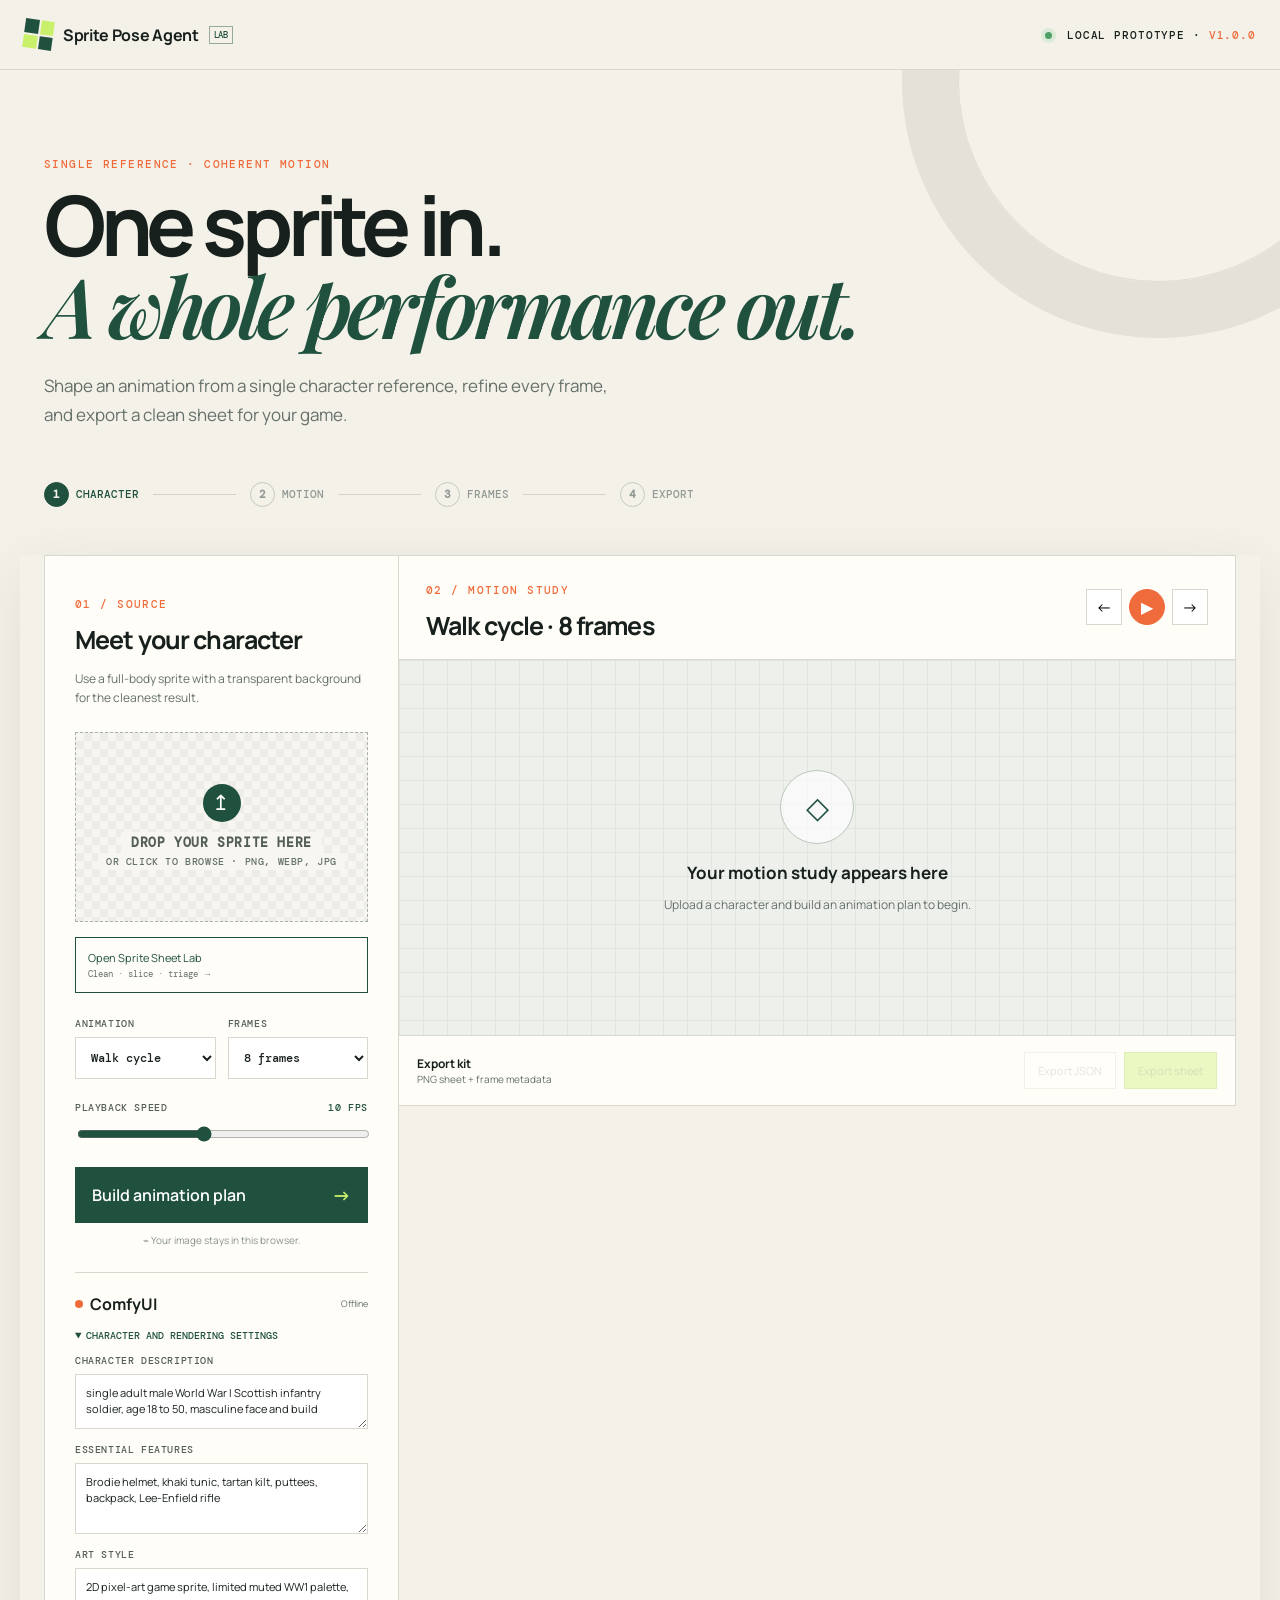
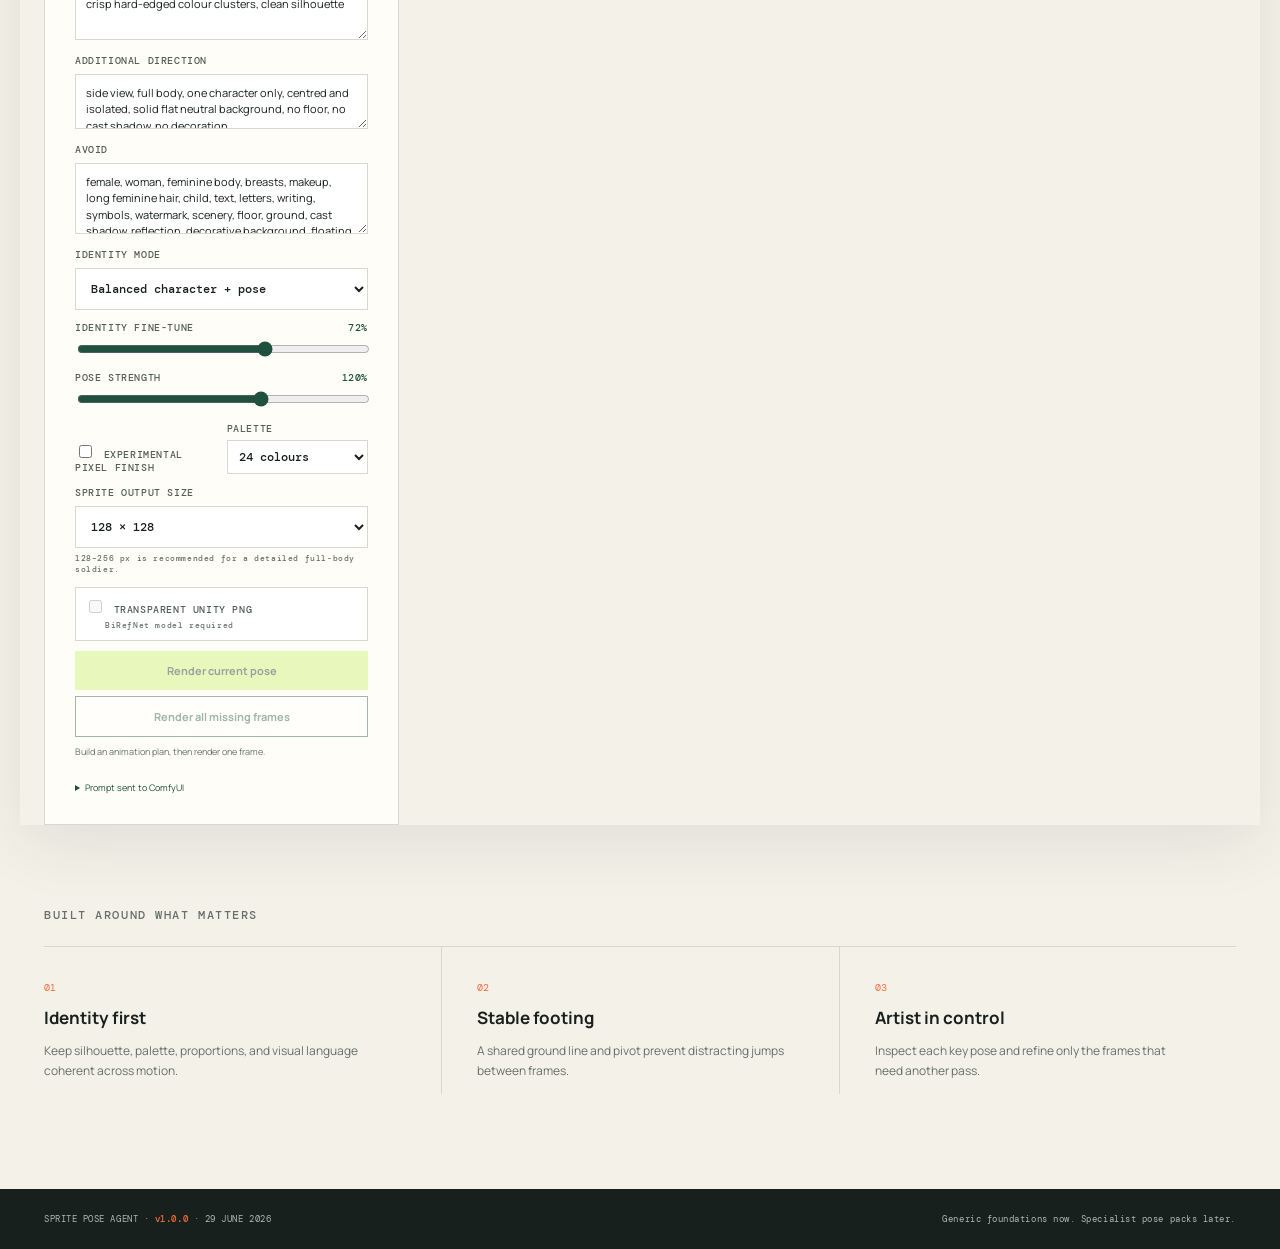
==== commit 0b0fc93e: "UI Fixes and Spritesheet importer" ====
--- a/index.html
+++ b/index.html
@@ -5,7 +5,7 @@
   <meta name="viewport" content="width=device-width, initial-scale=1.0">
   <meta name="description" content="Turn one character reference into an animation-ready sprite sheet.">
   <title>Sprite Pose Agent</title>
-  <link rel="stylesheet" href="styles.css?v=0.9.0">
+  <link rel="stylesheet" href="styles.css?v=1.0.0">
 </head>
 <body>
   <header class="topbar">
@@ -14,7 +14,7 @@
       <span>Sprite Pose Agent</span>
       <small>LAB</small>
     </a>
-    <div class="project-state"><span></span> Local prototype · <strong id="headerVersion">v0.9.0</strong></div>
+    <div class="project-state"><span></span> Local prototype · <strong id="headerVersion">v1.0.0</strong></div>
   </header>
 
   <main>
@@ -46,6 +46,9 @@
           <img id="sourcePreview" alt="Uploaded character preview">
         </label>
         <button class="text-button hidden" id="removeImage" type="button">Remove image</button>
+        <a class="lab-link" href="sheet-lab.html">
+          <span>Open Sprite Sheet Lab</span><b>Clean · slice · triage →</b>
+        </a>
 
         <div class="field-row">
           <label>
@@ -86,6 +89,8 @@
             <div><span id="comfyDot"></span><strong>ComfyUI</strong></div>
             <small id="comfyStatus">Checking local API…</small>
           </div>
+          <details class="generation-settings" open>
+          <summary>Character and rendering settings</summary>
           <label>
             Character description
             <textarea id="characterDescription" rows="2">single adult male World War I Scottish infantry soldier, age 18 to 50, masculine face and build</textarea>
@@ -156,6 +161,7 @@
             <summary>Prompt sent to ComfyUI</summary>
             <p id="promptPreview"></p>
           </details>
+          </details>
         </div>
       </aside>
 
@@ -227,9 +233,9 @@
   </main>
 
   <footer>
-    <span>SPRITE POSE AGENT · <strong id="footerVersion">v0.9.0</strong> · <span id="buildDate">29 JUN 2026</span></span>
+    <span>SPRITE POSE AGENT · <strong id="footerVersion">v1.0.0</strong> · <span id="buildDate">29 JUN 2026</span></span>
     <span>Generic foundations now. Specialist pose packs later.</span>
   </footer>
-  <script type="module" src="app.js?v=0.9.0"></script>
+  <script type="module" src="app.js?v=1.0.0"></script>
 </body>
 </html>
--- a/styles.css
+++ b/styles.css
@@ -54,6 +54,8 @@
 #sourcePreview { display: none; position: absolute; inset: 8px; width: calc(100% - 16px); height: calc(100% - 16px); object-fit: contain; z-index: 2; background: rgba(247,246,241,.92); image-rendering: pixelated; }
 .drop-zone.has-image #sourcePreview { display: block; }
 .text-button { padding: 7px 0 0; color: var(--orange); border: 0; background: none; font-size: 11px; }
+.lab-link { margin-top: 15px; padding: 12px; display: flex; flex-direction: column; gap: 3px; border: 1px solid var(--green); color: var(--green); text-decoration: none; font-size: 11px; }
+.lab-link b { color: var(--muted); font: 9px DM Mono; }
 .field-row { display: grid; grid-template-columns: 1fr 1fr; gap: 12px; margin-top: 24px; }
 label { color: #545e58; font: 500 10px DM Mono; letter-spacing: .06em; text-transform: uppercase; }
 select { width: 100%; margin-top: 7px; padding: 11px; color: var(--ink); border: 1px solid var(--line); background: white; font-size: 12px; text-transform: none; }
@@ -69,6 +71,7 @@
 .comfy-heading { display: flex; align-items: center; justify-content: space-between; margin-bottom: 14px; }
 .comfy-heading > div { display: flex; align-items: center; gap: 7px; }
 .comfy-heading small { color: var(--muted); font-size: 9px; }
+.generation-settings > summary { cursor: pointer; margin-bottom: 12px; color: var(--green); font: 500 10px DM Mono; text-transform: uppercase; }
 #comfyDot { width: 8px; height: 8px; border-radius: 50%; background: #a3aaa6; }
 #comfyDot.online { background: #4f9f66; box-shadow: 0 0 0 3px #dcebd8; }
 #comfyDot.error { background: var(--orange); }
@@ -97,13 +100,13 @@
 .output-size { margin-top: 12px !important; }
 .output-size select { margin-top: 7px; }
 .output-size small { display: block; margin-top: 5px; color: var(--muted); text-transform: none; }
-.stage-panel { border-left: 0; display: flex; flex-direction: column; min-width: 0; }
+.stage-panel { border-left: 0; display: flex; flex-direction: column; min-width: 0; align-self: start; }
 .stage-header { height: 104px; padding: 22px 27px; display: flex; align-items: center; justify-content: space-between; border-bottom: 1px solid var(--line); }
 .stage-header h2 { margin-bottom: 0; }
 .playback { display: flex; gap: 7px; }
 .playback button { width: 36px; height: 36px; border: 1px solid var(--line); background: white; }
 .playback .play-button { background: var(--orange); border-color: var(--orange); color: white; border-radius: 50%; }
-.canvas-wrap { min-height: 425px; flex: 1; display: grid; place-items: center; position: relative; background-color: #edf0eb; background-image: linear-gradient(#e1e5df 1px,transparent 1px),linear-gradient(90deg,#e1e5df 1px,transparent 1px); background-size: 24px 24px; overflow: hidden; }
+.canvas-wrap { height: 375px; flex: none; display: grid; place-items: center; position: relative; background-color: #edf0eb; background-image: linear-gradient(#e1e5df 1px,transparent 1px),linear-gradient(90deg,#e1e5df 1px,transparent 1px); background-size: 24px 24px; overflow: hidden; }
 .empty-state { text-align: center; color: var(--muted); }
 .empty-state h3 { color: var(--ink); font-size: 17px; margin-bottom: 4px; }
 .empty-state p { font-size: 12px; }
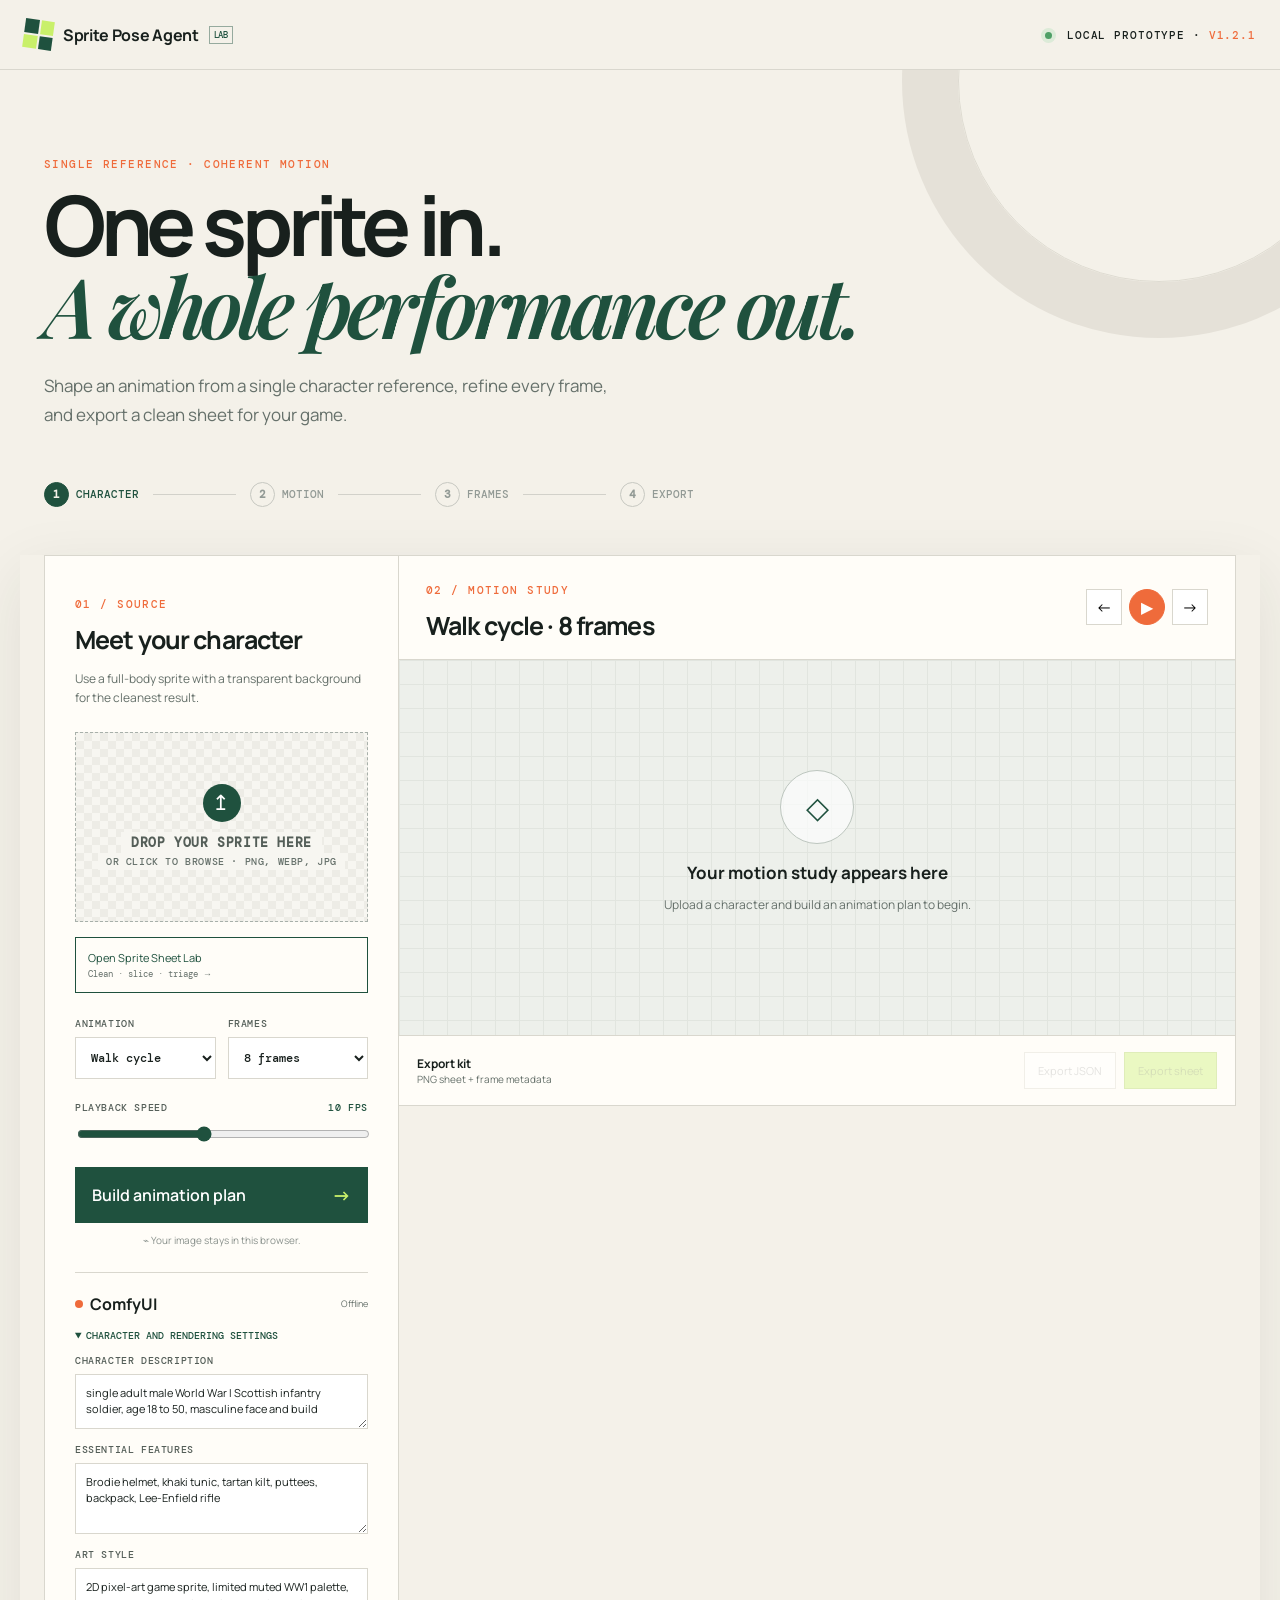
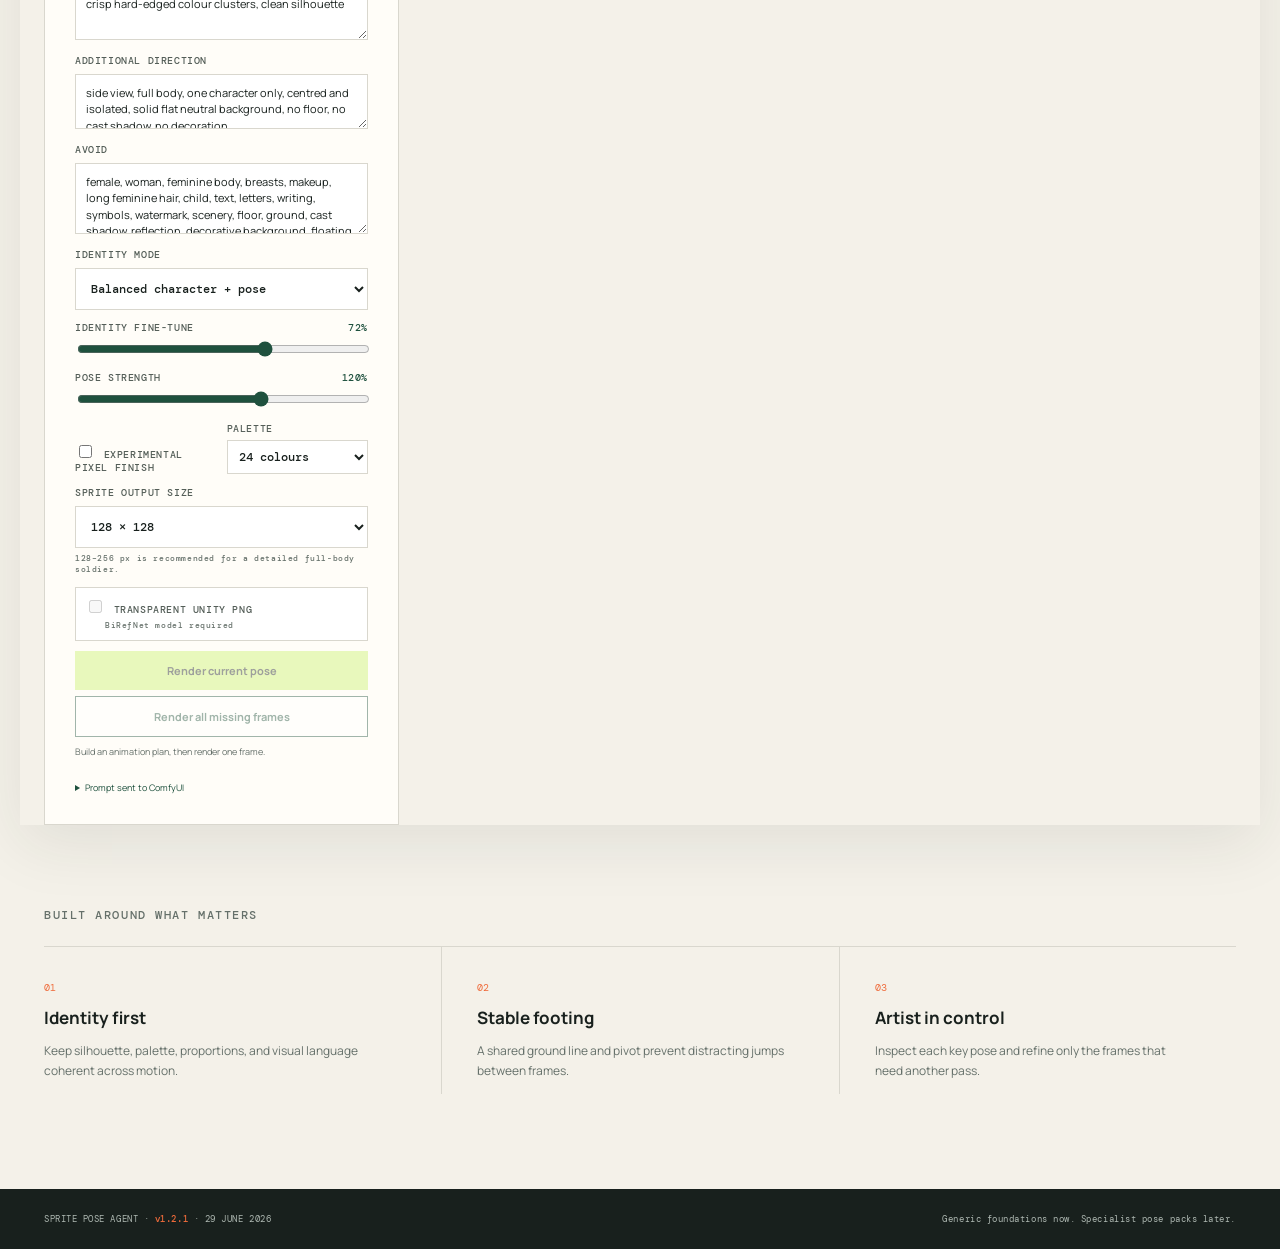
==== commit 72715f61: "Fixes" ====
--- a/index.html
+++ b/index.html
@@ -5,7 +5,7 @@
   <meta name="viewport" content="width=device-width, initial-scale=1.0">
   <meta name="description" content="Turn one character reference into an animation-ready sprite sheet.">
   <title>Sprite Pose Agent</title>
-  <link rel="stylesheet" href="styles.css?v=1.0.0">
+  <link rel="stylesheet" href="styles.css?v=1.2.1">
 </head>
 <body>
   <header class="topbar">
@@ -14,7 +14,7 @@
       <span>Sprite Pose Agent</span>
       <small>LAB</small>
     </a>
-    <div class="project-state"><span></span> Local prototype · <strong id="headerVersion">v1.0.0</strong></div>
+    <div class="project-state"><span></span> Local prototype · <strong id="headerVersion">v1.2.1</strong></div>
   </header>
 
   <main>
@@ -202,7 +202,7 @@
             Reference
             <input id="referenceOpacity" type="range" min="0" max="100" value="28">
           </label>
-          <button class="propagate-button" id="propagateForward" type="button" title="Apply this frame's joint fitting offsets to every following frame">Apply fit forward →</button>
+          <button class="propagate-button" id="propagateForward" type="button" title="Carry this frame's bone lengths into every following pose while preserving their joint angles">Apply proportions forward →</button>
           <button id="toggleKeyframe" type="button">Mark keyframe</button>
           <button id="createInbetweens" type="button" disabled>Create in-betweens</button>
           <button id="resetFrame" type="button">Reset frame</button>
@@ -233,9 +233,9 @@
   </main>
 
   <footer>
-    <span>SPRITE POSE AGENT · <strong id="footerVersion">v1.0.0</strong> · <span id="buildDate">29 JUN 2026</span></span>
+    <span>SPRITE POSE AGENT · <strong id="footerVersion">v1.2.1</strong> · <span id="buildDate">29 JUN 2026</span></span>
     <span>Generic foundations now. Specialist pose packs later.</span>
   </footer>
-  <script type="module" src="app.js?v=1.0.0"></script>
+  <script type="module" src="app.js?v=1.2.1"></script>
 </body>
 </html>
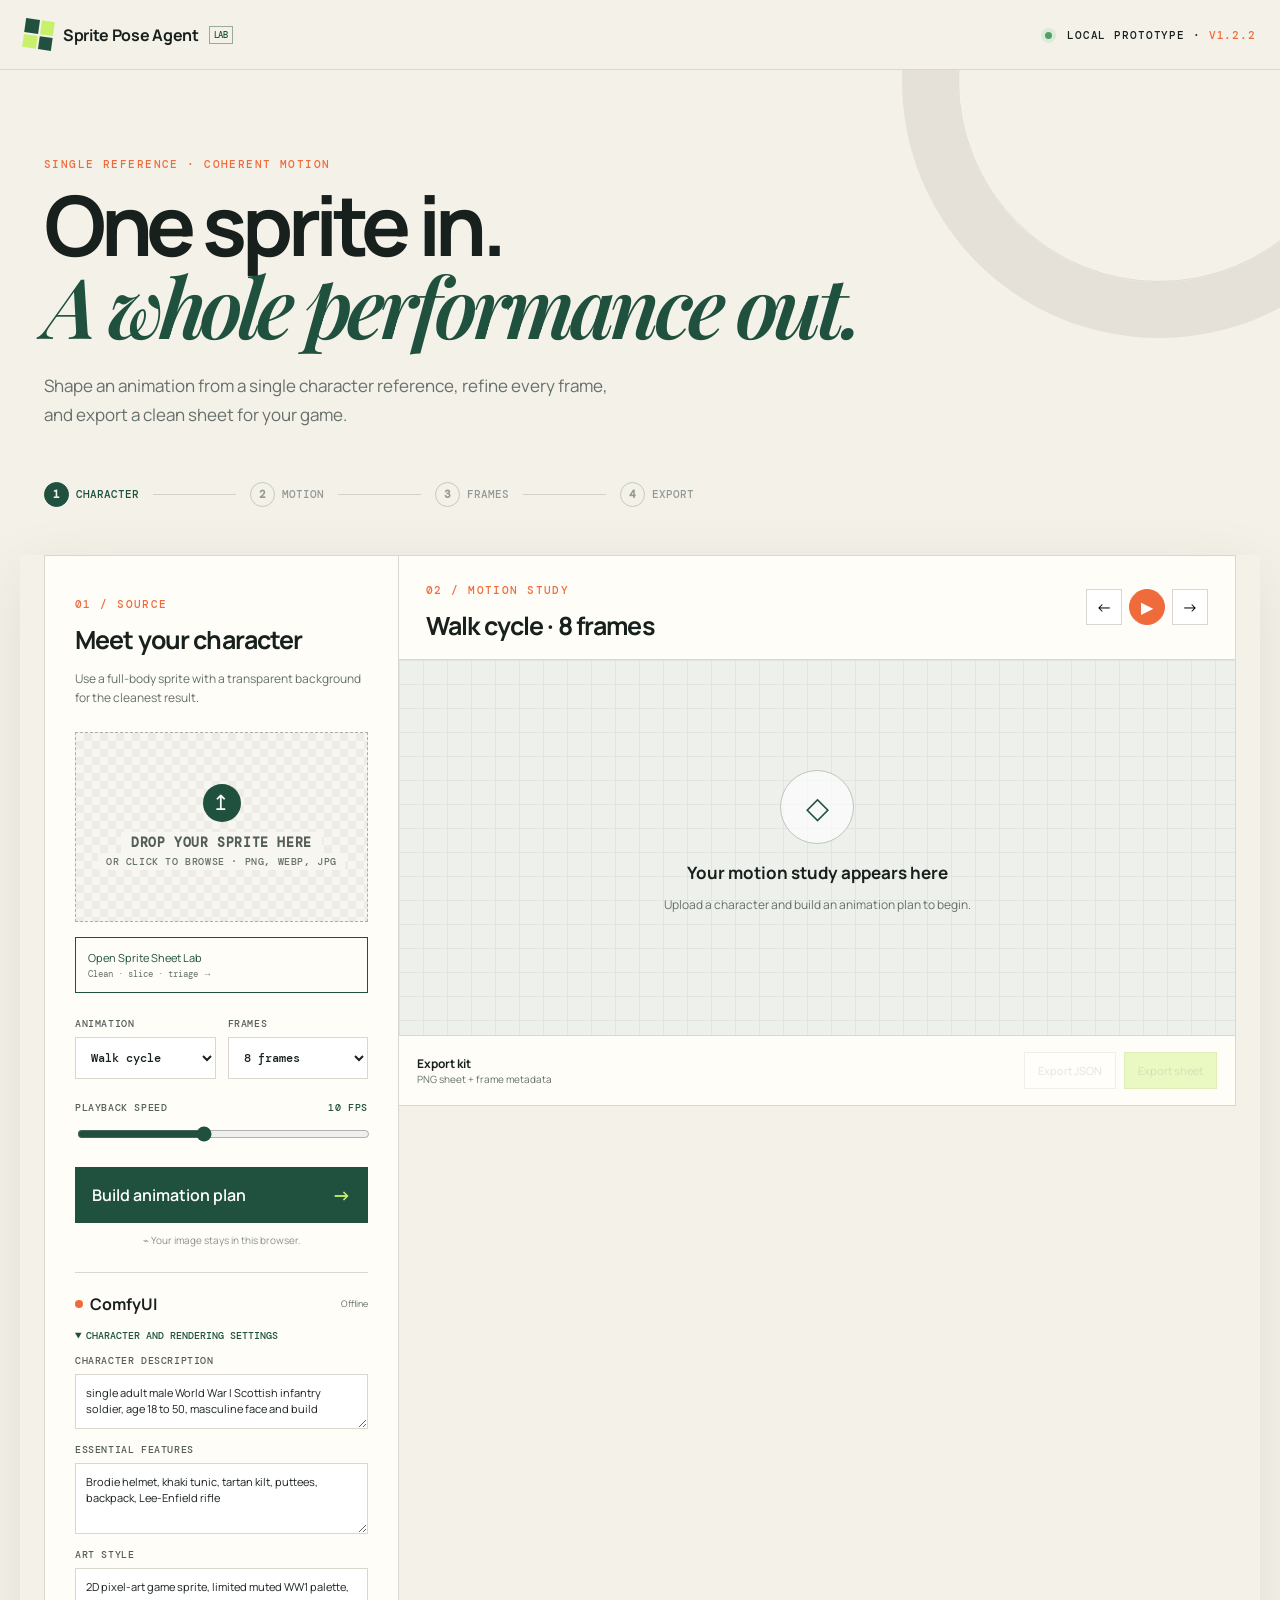
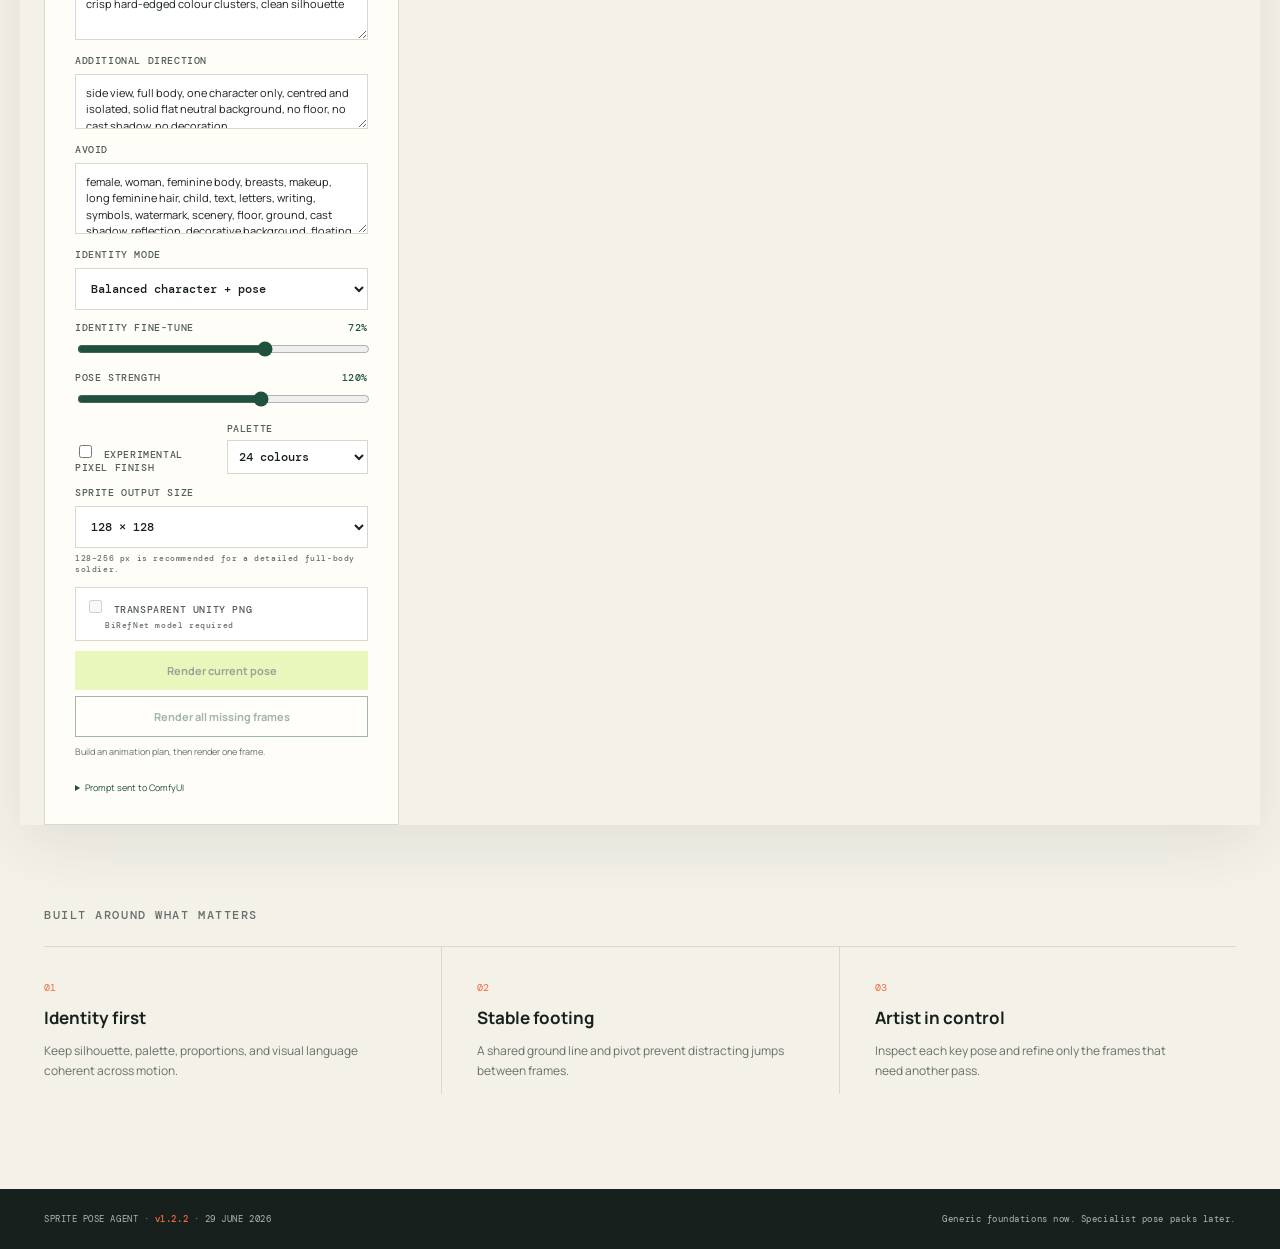
==== commit 7e8b375c: "Fixes" ====
--- a/index.html
+++ b/index.html
@@ -5,7 +5,7 @@
   <meta name="viewport" content="width=device-width, initial-scale=1.0">
   <meta name="description" content="Turn one character reference into an animation-ready sprite sheet.">
   <title>Sprite Pose Agent</title>
-  <link rel="stylesheet" href="styles.css?v=1.2.1">
+  <link rel="stylesheet" href="styles.css?v=1.2.2">
 </head>
 <body>
   <header class="topbar">
@@ -14,7 +14,7 @@
       <span>Sprite Pose Agent</span>
       <small>LAB</small>
     </a>
-    <div class="project-state"><span></span> Local prototype · <strong id="headerVersion">v1.2.1</strong></div>
+    <div class="project-state"><span></span> Local prototype · <strong id="headerVersion">v1.2.2</strong></div>
   </header>
 
   <main>
@@ -233,9 +233,9 @@
   </main>
 
   <footer>
-    <span>SPRITE POSE AGENT · <strong id="footerVersion">v1.2.1</strong> · <span id="buildDate">29 JUN 2026</span></span>
+    <span>SPRITE POSE AGENT · <strong id="footerVersion">v1.2.2</strong> · <span id="buildDate">29 JUN 2026</span></span>
     <span>Generic foundations now. Specialist pose packs later.</span>
   </footer>
-  <script type="module" src="app.js?v=1.2.1"></script>
+  <script type="module" src="app.js?v=1.2.2"></script>
 </body>
 </html>
--- a/styles.css
+++ b/styles.css
@@ -116,6 +116,7 @@
 .animation-stage img { opacity: .28; filter: saturate(.5); pointer-events: none; }
 .animation-stage .generated-frame { z-index: 4; opacity: 1; filter: none; background: white; }
 #poseCanvas { z-index: 2; cursor: grab; touch-action: none; }
+.animation-stage.triage-import #poseCanvas { z-index: 5; }
 #poseCanvas.dragging { cursor: grabbing; }
 .ground-line { position: absolute; z-index: 3; left: -90px; right: -90px; top: 286px; border-top: 1px dashed var(--orange); }
 .frame-label { position: absolute; bottom: 0; left: 50%; transform: translateX(-50%); white-space: nowrap; background: var(--ink); color: white; padding: 6px 10px; font: 10px DM Mono; }
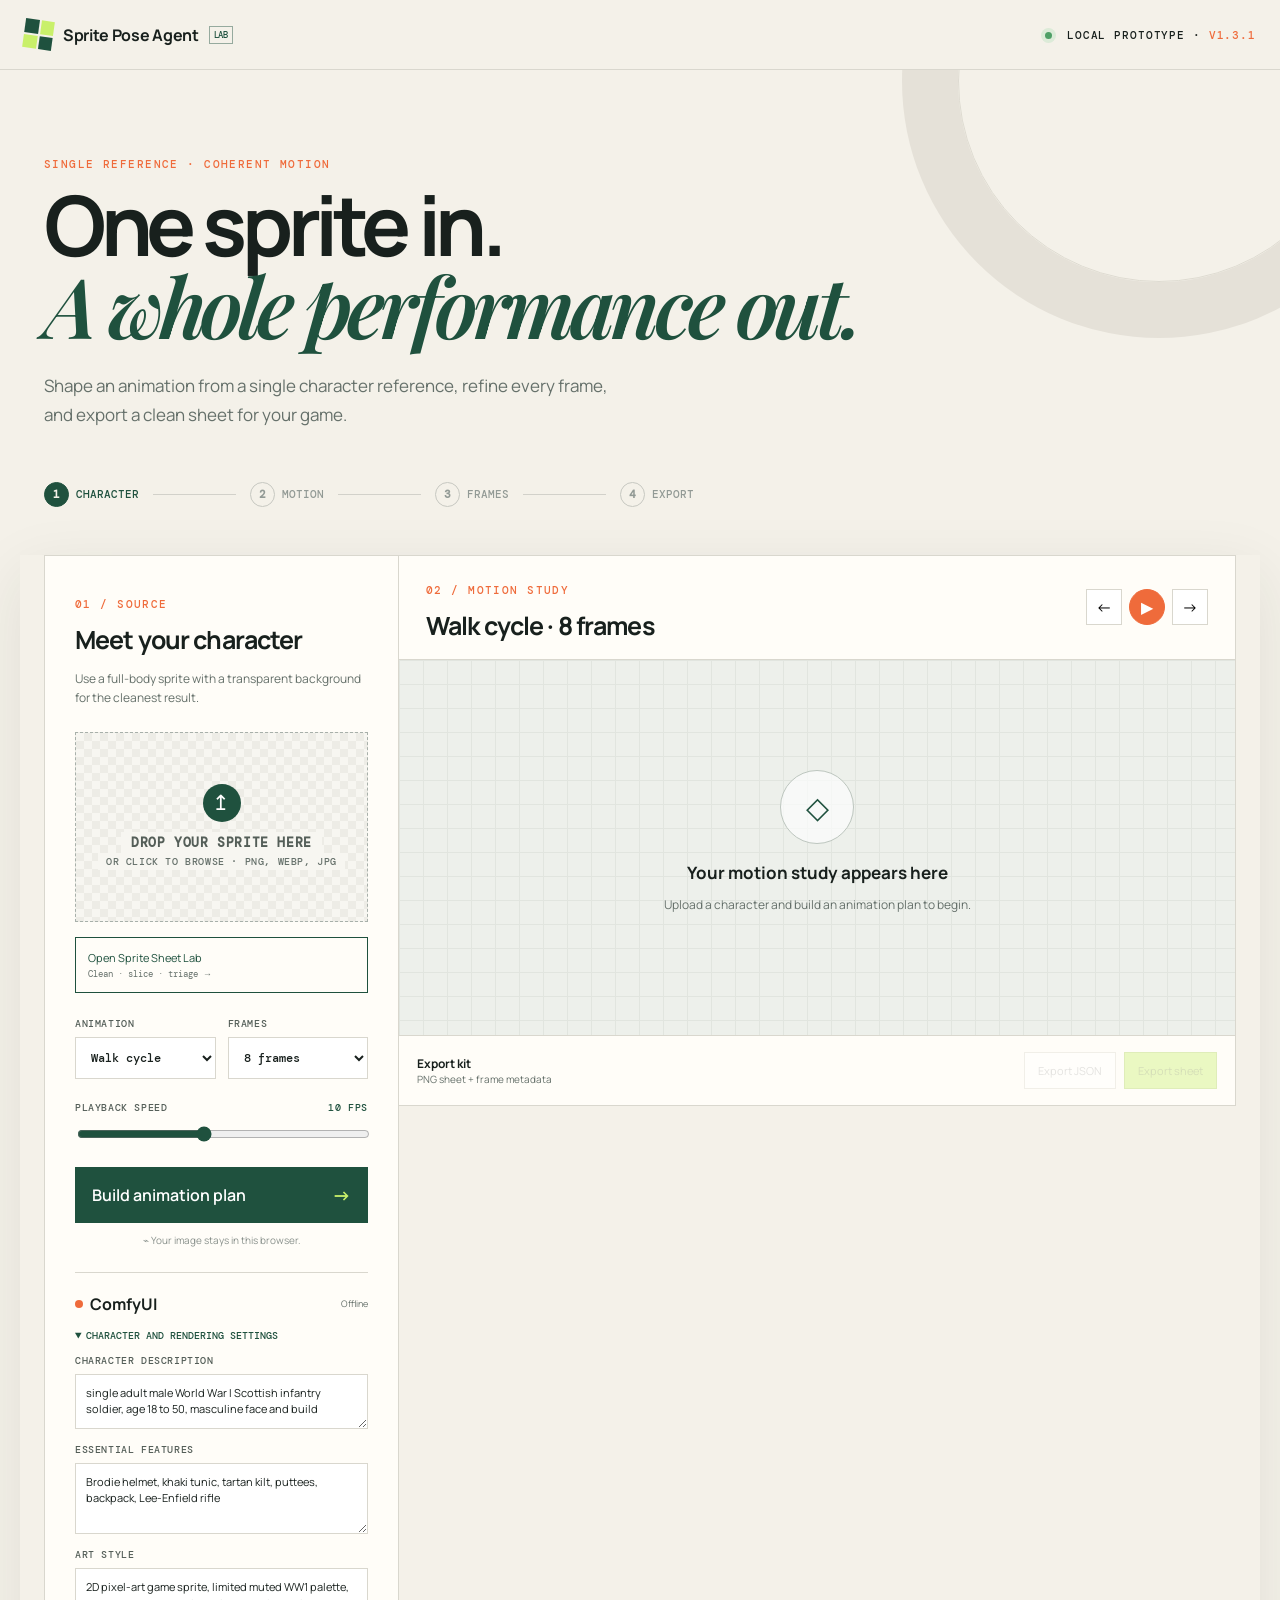
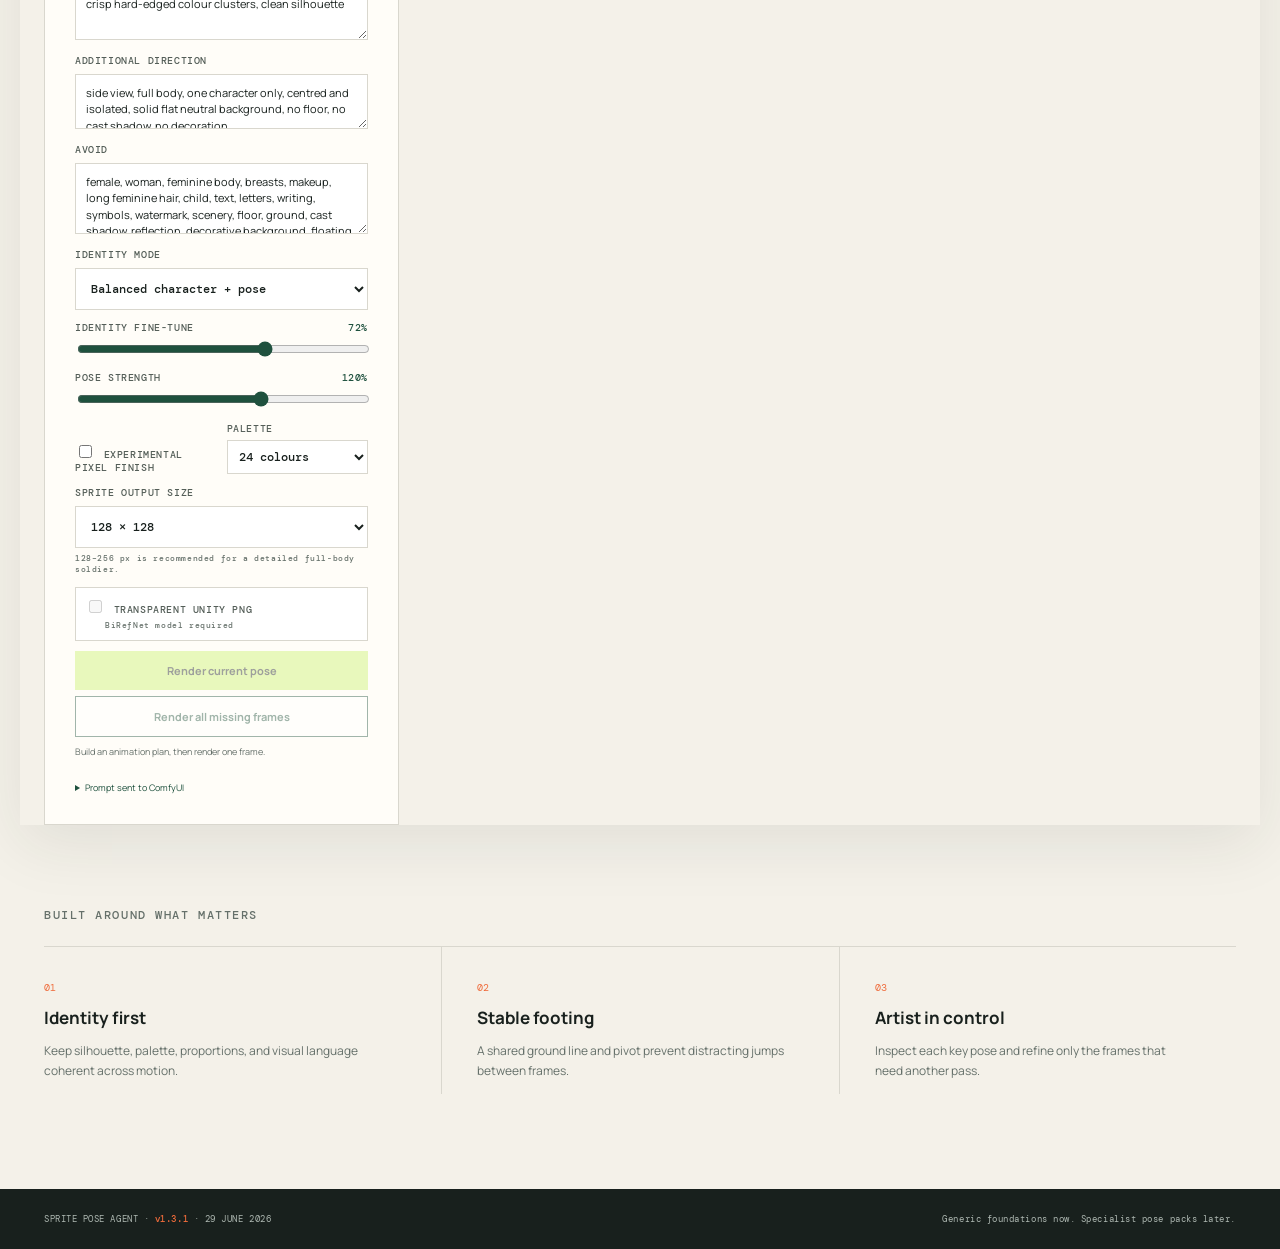
==== commit 4f956d0f: "Fixes" ====
--- a/index.html
+++ b/index.html
@@ -5,7 +5,7 @@
   <meta name="viewport" content="width=device-width, initial-scale=1.0">
   <meta name="description" content="Turn one character reference into an animation-ready sprite sheet.">
   <title>Sprite Pose Agent</title>
-  <link rel="stylesheet" href="styles.css?v=1.2.2">
+  <link rel="stylesheet" href="styles.css?v=1.3.1">
 </head>
 <body>
   <header class="topbar">
@@ -14,7 +14,7 @@
       <span>Sprite Pose Agent</span>
       <small>LAB</small>
     </a>
-    <div class="project-state"><span></span> Local prototype · <strong id="headerVersion">v1.2.2</strong></div>
+    <div class="project-state"><span></span> Local prototype · <strong id="headerVersion">v1.3.1</strong></div>
   </header>
 
   <main>
@@ -202,9 +202,11 @@
             Reference
             <input id="referenceOpacity" type="range" min="0" max="100" value="28">
           </label>
-          <button class="propagate-button" id="propagateForward" type="button" title="Carry this frame's bone lengths into every following pose while preserving their joint angles">Apply proportions forward →</button>
+          <button class="propagate-button" id="propagateForward" type="button" title="Carry this frame's bone lengths and root placement forward while preserving every later pose">Apply proportions forward →</button>
+          <button id="copyPoseNext" type="button" title="Use this exact pose as the editable starting point for the next frame">Copy pose to next →</button>
           <button id="toggleKeyframe" type="button">Mark keyframe</button>
           <button id="createInbetweens" type="button" disabled>Create in-betweens</button>
+          <button class="clear-render-button" id="clearRenderedFrame" type="button" disabled>Clear rendered art</button>
           <button id="resetFrame" type="button">Reset frame</button>
           <button id="resetAll" type="button">Reset all</button>
         </div>
@@ -233,9 +235,9 @@
   </main>
 
   <footer>
-    <span>SPRITE POSE AGENT · <strong id="footerVersion">v1.2.2</strong> · <span id="buildDate">29 JUN 2026</span></span>
+    <span>SPRITE POSE AGENT · <strong id="footerVersion">v1.3.1</strong> · <span id="buildDate">29 JUN 2026</span></span>
     <span>Generic foundations now. Specialist pose packs later.</span>
   </footer>
-  <script type="module" src="app.js?v=1.2.2"></script>
+  <script type="module" src="app.js?v=1.3.1"></script>
 </body>
 </html>
--- a/styles.css
+++ b/styles.css
@@ -127,13 +127,14 @@
 .frame-card .frame-render { position: absolute; inset: 4px; width: calc(100% - 8px); height: calc(100% - 8px); object-fit: contain; background: white; image-rendering: pixelated; }
 .frame-card span { position: absolute; left: 4px; top: 3px; font: 8px DM Mono; }
 .frame-card .key-badge { left: auto; right: 4px; color: white; background: var(--orange); padding: 2px 4px; border-radius: 8px; }
-.mapping-tools { min-height: 62px; padding: 10px 14px; display: flex; align-items: center; gap: 9px; border-top: 1px solid var(--line); background: #f9f8f3; }
+.mapping-tools { min-height: 62px; padding: 10px 14px; display: flex; flex-wrap: wrap; align-items: center; gap: 9px; border-top: 1px solid var(--line); background: #f9f8f3; }
 .mapping-tools > div { margin-right: auto; display: flex; flex-direction: column; }
 .mapping-tools strong { font-size: 11px; }
 .mapping-tools span { color: var(--muted); font-size: 10px; }
 .mapping-tools button { padding: 8px 10px; border: 1px solid var(--line); background: white; font-size: 10px; }
 .mapping-tools .propagate-button { color: white; border-color: var(--green); background: var(--green); }
 .mapping-tools #toggleKeyframe.marked { color: white; border-color: var(--orange); background: var(--orange); }
+.mapping-tools .clear-render-button:not(:disabled) { color: #a43b25; border-color: #d9a090; }
 .mapping-tools .propagate-button:disabled { cursor: not-allowed; opacity: .4; }
 .reference-opacity { width: 120px; font-size: 8px; }
 .reference-opacity input { margin: 5px 0 0; }
